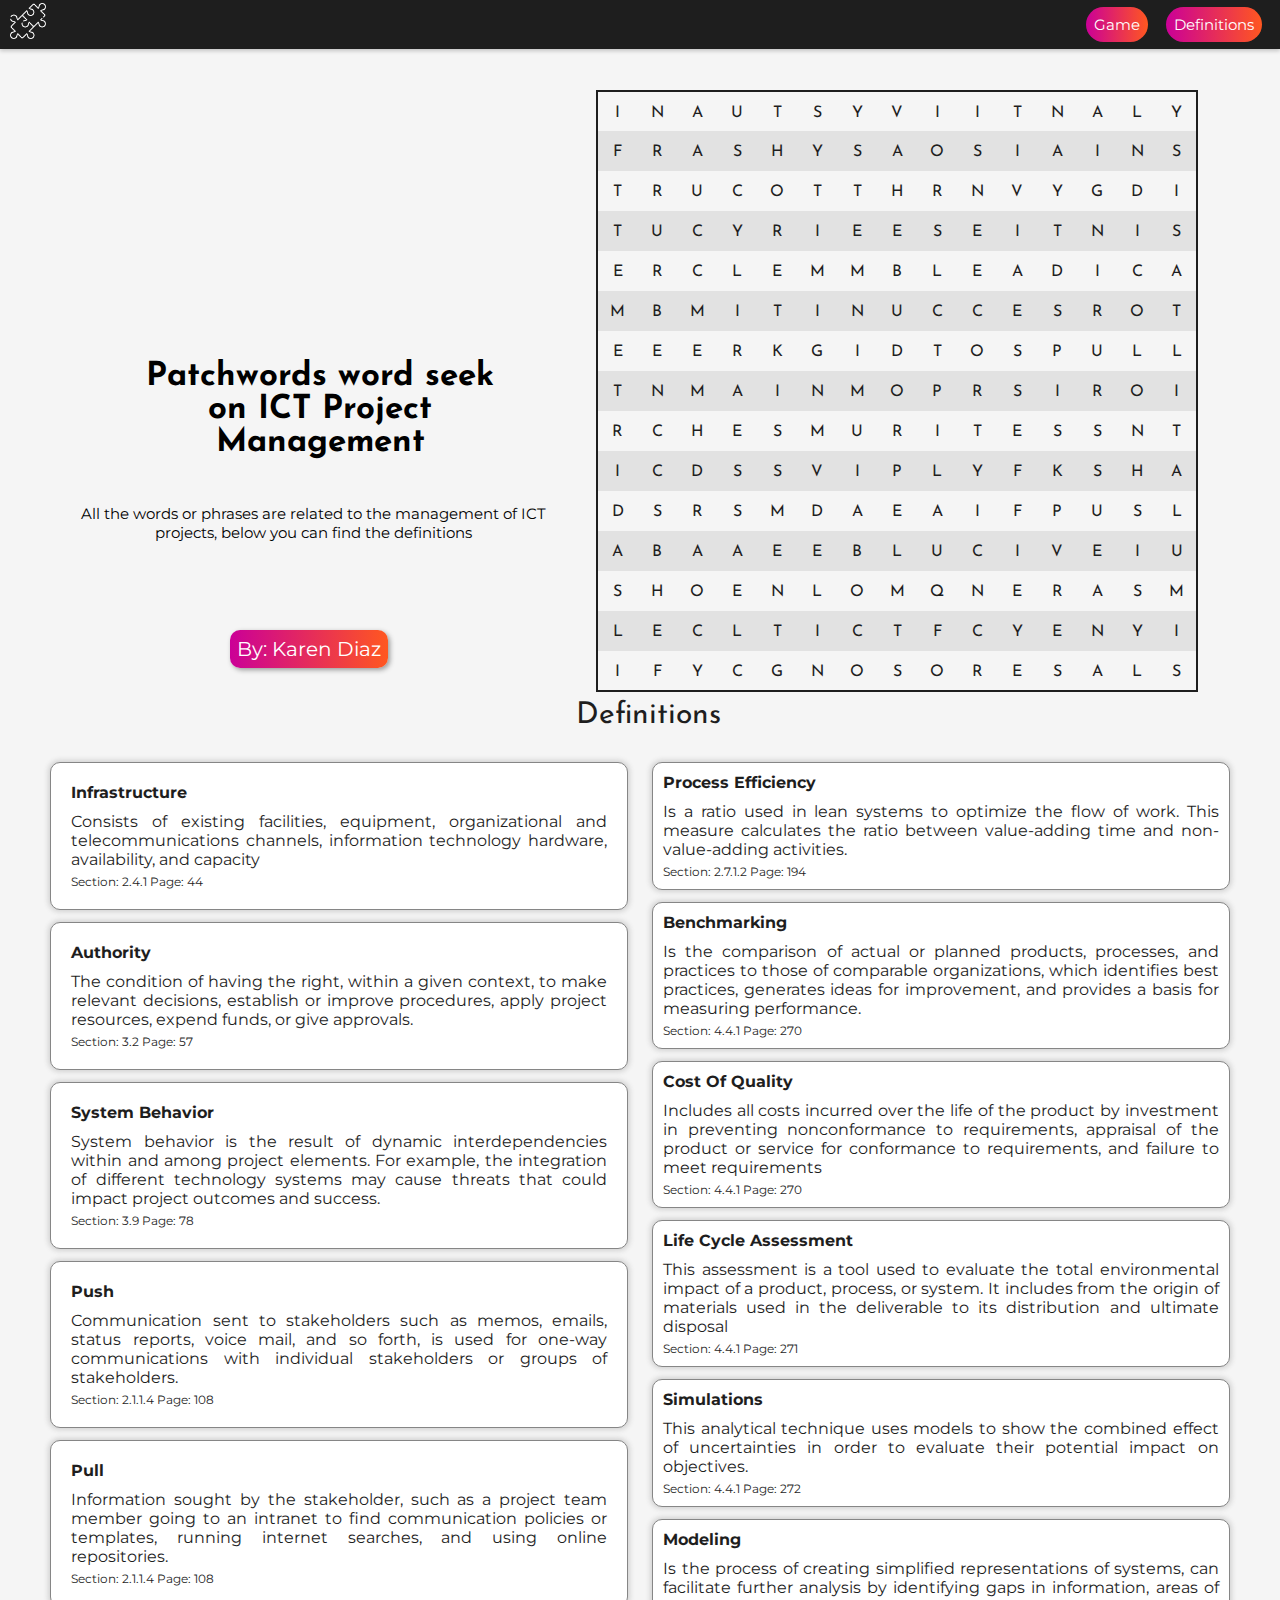
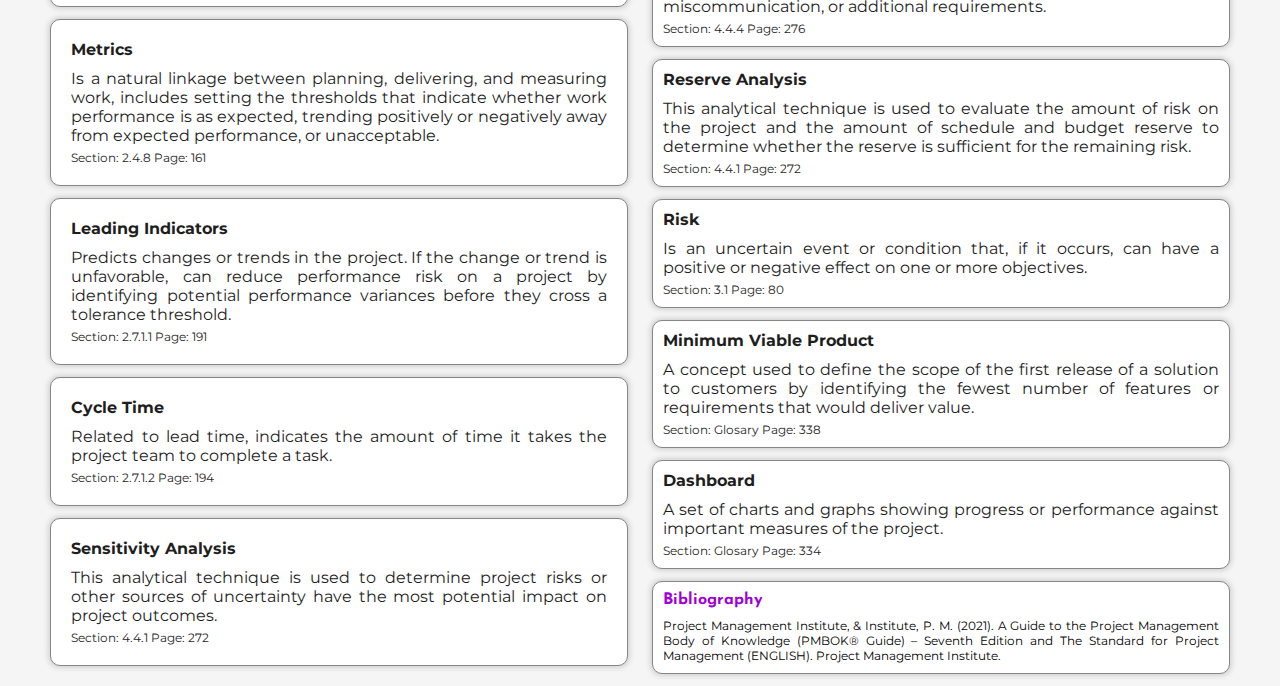
==== Real_Game/index.html @ 41cc0398 "cambio de nombre" ====
<!DOCTYPE html>
<html lang="en">
<head>
    <meta charset="UTF-8">
    <meta http-equiv="X-UA-Compatible" content="IE=edge">
    <meta name="viewport" content="width=device-width, initial-scale=1.0">
    <title>Game</title>
    <link rel="icon" href="./multimedia/rompecabezas(1).png">
    <link rel="stylesheet" href="./css/styles.css">
    <script>
        function hoverByClass(classname,colorover,colorout="transparent"){
	    var elms=document.getElementsByClassName(classname);
        var elms_def = document.getElementsByClassName(classname+'-def');

	for(var i=0;i<elms.length;i++){
		elms[i].onmouseover = function(){
			for(var k=0;k<elms.length;k++){
				elms[k].style.backgroundColor=colorout;
			}
		};
        elms[i].onclick = function(){
			for(var k=0; k<elms_def.length;k++){
				elms_def[k].style.backgroundColor=colorover;
			}
		};
		elms[i].onmouseout = function(){
			for(var k=0;k<elms.length;k++){
				elms[k].style.backgroundColor=colorout;
			}
		};
	}
}
    </script>
</head>
<body>
    <header>
        <img class="logo" src="./multimedia/rompecabezas(1).png" alt="">
        <nav>
            <ul>
                <li><a  class="game" href="#game">Game</a></li>
                <li><a class="definitions" href="#definitionss">Definitions</a></li>
            </ul>
        </nav>
    </header>


    <h2 class="title"> Patchwords word seek on ICT Project Management</h2>
    <p class="description"> All the words or phrases are related to the management of ICT projects, below you can find the definitions</p>
    <button class="boton">By: Karen Diaz</button>

    <div class="table-container">
        <a id="game"></a>
    <table class="default">
        <tr>
            <td class="infrastructure"> <a href="#infrastructure-def"> I </a></td>
            <td class="infrastructure"> <a href="#infrastructure-def"> N </a></td>
            <td class="authority"> <a href="#authority-def"> A </a></td>
            <td class="authority"> <a href="#authority-def"> U </a></td>
            <td class="authority"> <a href="#authority-def"> T </a></td>
            <td class="systembehavior"> <a href="#systembehavior-def"> S </a></td>
            <td class="systembehavior"> <a href="#systembehavior-def"> Y </a></td>
            <td class="systembehavior"> <a href="#systembehavior-def"> V </a></td>
            <td class="systembehavior"> <a href="#systembehavior-def"> I </a></td>
            <td class="sensitivityanalysis"> <a href="#sensitivityanalysis-def"> I </a></td>
            <td class="sensitivityanalysis"> <a href="#sensitivityanalysis-def"> T </a></td>
            <td class="sensitivityanalysis"> <a href="#sensitivityanalysis-def"> N </a></td>
            <td class="sensitivityanalysis"> <a href="#sensitivityanalysis-def"> A </a></td>
            <td class="sensitivityanalysis"> <a href="#sensitivityanalysis-def"> L </a></td>
            <td class="sensitivityanalysis"> <a href="#sensitivityanalysis-def"> Y </a></td>
        </tr>

        <tr>
            <td class="infrastructure"> <a href="#infrastructure-def"> F </a></td>
            <td class="infrastructure"> <a href="#infrastructure-def"> R </a></td>
            <td class="infrastructure"> <a href="#infrastructure-def"> A </a></td>
            <td class="infrastructure"> <a href="#infrastructure-def"> S </a></td>
            <td class="authority"> <a href="#authority-def"> H </a></td>
            <td class="authority"> <a href="#authority-def"> Y </a></td>
            <td class="systembehavior"> <a href="#systembehavior-def"> S </a></td>
            <td class="systembehavior"> <a href="#systembehavior-def"> A </a></td>
            <td class="systembehavior"> <a href="#systembehavior-def"> O </a></td>
            <td class="sensitivityanalysis"> <a href="#sensitivityanalysis-def"> S </a></td>
            <td class="sensitivityanalysis"> <a href="#sensitivityanalysis-def"> I </a></td>
            <td class="sensitivityanalysis"> <a href="#sensitivityanalysis-def"> A </a></td>
            <td class="leadingindicators"> <a href="#leadingindicators-def"> I </a></td>
            <td class="leadingindicators"> <a href="#leadingindicators-def"> N </a></td>
            <td class="sensitivityanalysis"> <a href="#sensitivityanalysis-def"> S </a></td>
        </tr>
        <tr>
            <td class="infrastructure"> <a href="#infrastructure-def"> T </a></td>
            <td class="infrastructure"> <a href="#infrastructure-def"> R </a></td>
            <td class="infrastructure"> <a href="#infrastructure-def"> U </a></td>
            <td class="infrastructure"> <a href="#infrastructure-def"> C </a></td>
            <td class="authority"> <a href="#authority-def"> O </a></td>
            <td class="authority"> <a href="#authority-def"> T </a></td>
            <td class="systembehavior"> <a href="#systembehavior-def"> T </a></td>
            <td class="systembehavior"> <a href="#systembehavior-def"> H </a></td>
            <td class="systembehavior"> <a href="#systembehavior-def"> R </a></td>
            <td class="sensitivityanalysis"> <a href="#sensitivityanalysis-def"> N </a></td>
            <td class="sensitivityanalysis"> <a href="#sensitivityanalysis-def"> V </a></td>
            <td class="sensitivityanalysis"> <a href="#sensitivityanalysis-def"> Y </a></td>
            <td class="leadingindicators"> <a href="#leadingindicators-def"> G </a></td>
            <td class="leadingindicators"> <a href="#leadingindicators-def"> D </a></td>
            <td class="sensitivityanalysis"> <a href="#sensitivityanalysis-def"> I </a></td>
        </tr>
        <tr>
            <td class="infrastructure"> <a href="#infrastructure-def"> T </a></td>
            <td class="infrastructure"> <a href="#infrastructure-def"> U </a></td>
            <td class="cycletime"> <a href="#cycletime-def"> C </a></td>
            <td class="cycletime"> <a href="#cycletime-def"> Y </a></td>
            <td class="authority"> <a href="#authority-def"> R </a></td>
            <td class="authority"> <a href="#authority-def"> I </a></td>
            <td class="systembehavior"> <a href="#systembehavior-def"> E </a></td>
            <td class="systembehavior"> <a href="#systembehavior-def"> E </a></td>
            <td class="sensitivityanalysis"> <a href="#sensitivityanalysis-def"> S </a></td>
            <td class="sensitivityanalysis"> <a href="#sensitivityanalysis-def"> E </a></td>
            <td class="sensitivityanalysis"> <a href="#sensitivityanalysis-def"> I </a></td>
            <td class="sensitivityanalysis"> <a href="#sensitivityanalysis-def"> T </a></td>
            <td class="leadingindicators"> <a href="#leadingindicators-def"> N </a></td>
            <td class="leadingindicators"> <a href="#leadingindicators-def"> I </a></td>
            <td class="sensitivityanalysis"> <a href="#sensitivityanalysis-def"> S </a></td>
        </tr>
        <tr>
            <td class="infrastructure"> <a href="#infrastructure-def"> E </a></td>
            <td class="infrastructure"> <a href="#infrastructure-def"> R </a></td>
            <td class="cycletime"> <a href="#cycletime-def"> C </a></td>
            <td class="cycletime"> <a href="#cycletime-def"> L </a></td>
            <td class="cycletime"> <a href="#cycletime-def"> E </a></td>
            <td class="minimumviableproduct"> <a href="#minimumviableproduct-def"> M </a></td>
            <td class="systembehavior"> <a href="#systembehavior-def"> M </a></td>
            <td class="systembehavior"> <a href="#systembehavior-def"> B </a></td>
            <td class="leadingindicators"> <a href="#leadingindicators-def"> L </a></td>
            <td class="leadingindicators"> <a href="#leadingindicators-def"> E </a></td>
            <td class="leadingindicators"> <a href="#leadingindicators-def"> A </a></td>
            <td class="leadingindicators"> <a href="#leadingindicators-def"> D </a></td>
            <td class="leadingindicators"> <a href="#leadingindicators-def"> I </a></td>
            <td class="leadingindicators"> <a href="#leadingindicators-def"> C </a></td>
            <td class="leadingindicators"> <a href="#leadingindicators-def"> A </a></td>
        </tr>
        <tr>
            <td class="metrics"> <a href="#metrics-def"> M </a></td>
            <td class="benchmarking"> <a href="#benchmarking-def"> B </a></td>
            <td class="cycletime"> <a href="#cycletime-def"> M </a></td>
            <td class="cycletime"> <a href="#cycletime-def"> I </a></td>
            <td class="cycletime"> <a href="#cycletime-def"> T </a></td>
            <td class="minimumviableproduct"> <a href="#minimumviableproduct-def"> I </a></td>
            <td class="minimumviableproduct"> <a href="#minimumviableproduct-def"> N </a></td>
            <td class="minimumviableproduct"> <a href="#minimumviableproduct-def"> U </a></td>
            <td class="minimumviableproduct"> <a href="#minimumviableproduct-def"> C </a></td>
            <td class="processefficiency"> <a href="#leadingindicators-def"> C </a></td>
            <td class="processefficiency"> <a href="#leadingindicators-def"> E </a></td>
            <td class="leadingindicators"> <a href="#leadingindicators-def"> S </a></td>
            <td class="leadingindicators"> <a href="#leadingindicators-def"> R </a></td>
            <td class="leadingindicators"> <a href="#leadingindicators-def"> O </a></td>
            <td class="leadingindicators"> <a href="#leadingindicators-def"> T </a></td>
        </tr>
        <tr>
            <td class="metrics"> <a href="#metrics-def"> E </a></td>
            <td class="benchmarking"> <a href="#benchmarking-def"> E </a></td>
            <td class="cycletime"> <a href="#cycletime-def"> E </a></td>
            <td class="benchmarking"> <a href="#benchmarking-def"> R </a></td>
            <td class="benchmarking"> <a href="#benchmarking-def"> K </a></td>
            <td class="benchmarking"> <a href="#benchmarking-def"> G </a></td>
            <td class="minimumviableproduct"> <a href="#minimumviableproduct-def"> I </a></td>
            <td class="minimumviableproduct"> <a href="#minimumviableproduct-def"> D </a></td>
            <td class="minimumviableproduct"> <a href="#minimumviableproduct-def"> T </a></td>
            <td class="processefficiency"> <a href="#processefficiency-def"> O </a></td>
            <td class="processefficiency"> <a href="#processefficiency-def"> S </a></td>
            <td class="pull"> <a href="#pull-def"> P </a></td>
            <td class="pull"> <a href="#pull-def"> U </a></td>
            <td class="pull"> <a href="#pull-def"> L </a></td>
            <td class="pull"> <a href="#pull-def"> L </a></td>
        </tr>
        <tr>
            <td class="metrics"> <a href="#metrics-def"> T </a></td>
            <td class="benchmarking"> <a href="#benchmarking-def"> N </a></td>
            <td class="benchmarking"> <a href="#benchmarking-def"> M </a></td>
            <td class="benchmarking"> <a href="#benchmarking-def"> A </a></td>
            <td class="benchmarking"> <a href="#benchmarking-def"> I </a></td>
            <td class="benchmarking"> <a href="#benchmarking-def"> N </a></td>
            <td class="minimumviableproduct"> <a href="#minimumviableproduct-def"> M </a></td>
            <td class="minimumviableproduct"> <a href="#minimumviableproduct-def"> O </a></td>
            <td class="processefficiency"> <a href="#processefficiency-def"> P </a></td>
            <td class="processefficiency"> <a href="#processefficiency-def"> R </a></td>
            <td class="processefficiency"> <a href="#processefficiency-def"> S </a></td>
            <td class="risk"> <a href="#risk-def"> I </a></td>
            <td class="risk"> <a href="#risk-def"> R </a></td>
            <td class="simulations"> <a href="#simulations-def"> O </a></td>
            <td class="simulations"> <a href="#simulations-def"> I </a></td>
        </tr>
        <tr>
            <td class="metrics"> <a href="#metrics-def"> R </a></td>
            <td class="benchmarking"> <a href="#benchmarking-def"> C </a></td>
            <td class="benchmarking"> <a href="#benchmarking-def"> H </a></td>
            <td class="lifecycleassessment"> <a href="#lifecycleassessment-def"> E </a></td>
            <td class="lifecycleassessment"> <a href="#lifecycleassessment-def"> S </a></td>
            <td class="minimumviableproduct"> <a href="#minimumviableproduct-def"> M </a></td>
            <td class="minimumviableproduct"> <a href="#minimumviableproduct-def"> U </a></td>
            <td class="minimumviableproduct"> <a href="#minimumviableproduct-def"> R </a></td>
            <td class="costofquality"> <a href="#costofquality-def"> I </a></td>
            <td class="costofquality"> <a href="#costofquality-def"> T </a></td>
            <td class="processefficiency"> <a href="#processefficiency-def"> E </a></td>
            <td class="risk"> <a href="#risk-def"> S </a></td>
            <td class="simulations"> <a href="#simulations-def"> S </a></td>
            <td class="simulations"> <a href="#simulations-def"> N </a></td>
            <td class="simulations"> <a href="#simulations-def"> T </a></td>
        </tr>
        <tr>
            <td class="metrics"> <a href="#metrics-def"> I </a></td>
            <td class="metrics"> <a href="#metrics-def"> C </a></td>
            <td class="dashboard"> <a href="#dashboard-def"> D </a></td>
            <td class="lifecycleassessment"> <a href="#lifecycleassessment-def"> S </a></td>
            <td class="lifecycleassessment"> <a href="#lifecycleassessment-def"> S </a></td>
            <td class="minimumviableproduct"> <a href="#minimumviableproduct-def"> V </a></td>
            <td class="minimumviableproduct"> <a href="#minimumviableproduct-def"> I </a></td>
            <td class="minimumviableproduct"> <a href="#minimumviableproduct-def"> P </a></td>
            <td class="costofquality"> <a href="#costofquality-def"> L </a></td>
            <td class="costofquality"> <a href="#costofquality-def"> Y </a></td>
            <td class="processefficiency"> <a href="#processefficiency-def"> F </a></td>
            <td class="risk"> <a href="#risk-def"> K </a></td>
            <td class="push"> <a href="#push-def"> S </a></td>
            <td class="push"> <a href="#push-def"> H </a></td>
            <td class="simulations"> <a href="#simulations-def"> A </a></td>
        </tr>
        <tr>
            <td class="dashboard"> <a href="#dashboard-def"> D </a></td>
            <td class="metrics"> <a href="#metrics-def"> S </a></td>
            <td class="dashboard"> <a href="#dashboard-def"> R </a></td>
            <td class="lifecycleassessment"> <a href="#lifecycleassessment-def"> S </a></td>
            <td class="lifecycleassessment"> <a href="#lifecycleassessment-def"> M </a></td>
            <td class="modeling"> <a href="#modeling-def"> D </a></td>
            <td class="minimumviableproduct"> <a href="#minimumviableproduct-def"> A </a></td>
            <td class="minimumviableproduct"> <a href="#minimumviableproduct-def"> E </a></td>
            <td class="costofquality"> <a href="#costofquality-def"> A </a></td>
            <td class="processefficiency"> <a href="#processefficiency-def"> I </a></td>
            <td class="processefficiency"> <a href="#processefficiency-def"> F </a></td>
            <td class="push"> <a href="#push-def"> P </a></td>
            <td class="push"> <a href="#push-def"> U </a></td>
            <td class="reserveanalysis"> <a href="#reserveanalysis-def"> S </a></td>
            <td class="simulations"> <a href="#simulations-def"> L </a></td>
        </tr>
        <tr>
            <td class="dashboard"> <a href="#dashboard-def"> A </a></td>
            <td class="dashboard"> <a href="#dashboard-def"> B </a></td>
            <td class="dashboard"> <a href="#dashboard-def"> A </a></td>
            <td class="lifecycleassessment"> <a href="#lifecycleassessment-def"> A </a></td>
            <td class="lifecycleassessment"> <a href="#lifecycleassessment-def"> E </a></td>
            <td class="modeling"> <a href="#modeling-def"> E </a></td>
            <td class="minimumviableproduct"> <a href="#minimumviableproduct-def"> B </a></td>
            <td class="minimumviableproduct"> <a href="#minimumviableproduct-def"> L </a></td>
            <td class="costofquality"> <a href="#costofquality-def"> U </a></td>
            <td class="processefficiency"> <a href="#processefficiency-def"> C </a></td>
            <td class="processefficiency"> <a href="#processefficiency-def"> I </a></td>
            <td class="reserveanalysis"> <a href="#reserveanalysis-def"> V </a></td>
            <td class="reserveanalysis"> <a href="#reserveanalysis-def"> E </a></td>
            <td class="reserveanalysis"> <a href="#reserveanalysis-def"> I </a></td>
            <td class="simulations"> <a href="#simulations-def"> U </a></td>
        </tr>
        <tr>
            <td class="dashboard"> <a href="#dashboard-def"> S </a></td>
            <td class="dashboard"> <a href="#dashboard-def"> H </a></td>
            <td class="dashboard"> <a href="#dashboard-def"> O </a></td>
            <td class="lifecycleassessment"> <a href="#lifecycleassessment-def"> E </a></td>
            <td class="lifecycleassessment"> <a href="#lifecycleassessment-def"> N </a></td>
            <td class="modeling"> <a href="#modeling-def"> L </a></td>
            <td class="modeling"> <a href="#modeling-def"> O </a></td>
            <td class="modeling"> <a href="#modeling-def"> M </a></td>
            <td class="costofquality"> <a href="#costofquality-def"> Q </a></td>
            <td class="processefficiency"> <a href="#processefficiency-def"> N </a></td>
            <td class="processefficiency"> <a href="#processefficiency-def"> E </a></td>
            <td class="reserveanalysis"> <a href="#reserveanalysis-def"> R </a></td>
            <td class="reserveanalysis"> <a href="#reserveanalysis-def"> A </a></td>
            <td class="reserveanalysis"> <a href="#reserveanalysis-def"> S </a></td>
            <td class="simulations"> <a href="#simulations-def"> M </a></td>
        </tr>
        <tr>
            <td class="lifecycleassessment"> <a href="#lifecycleassessment-def"> L </a></td>
            <td class="lifecycleassessment"> <a href="#lifecycleassessment-def"> E </a></td>
            <td class="lifecycleassessment"> <a href="#lifecycleassessment-def"> C </a></td>
            <td class="lifecycleassessment"> <a href="#lifecycleassessment-def"> L </a></td>
            <td class="lifecycleassessment"> <a href="#lifecycleassessment-def"> T </a></td>
            <td class="modeling"> <a href="#modeling-def"> I </a></td>
            <td class="costofquality"> <a href="#costofquality-def"> C </a></td>
            <td class="costofquality"> <a href="#costofquality-def"> T </a></td>
            <td class="costofquality"> <a href="#costofquality-def"> F </a></td>
            <td class="processefficiency"> <a href="#processefficiency-def"> C </a></td>
            <td class="processefficiency"> <a href="#processefficiency-def"> Y </a></td>
            <td class="reserveanalysis"> <a href="#reserveanalysis-def"> E </a></td>
            <td class="reserveanalysis"> <a href="#reserveanalysis-def"> N </a></td>
            <td class="reserveanalysis"> <a href="#reserveanalysis-def"> Y </a></td>
            <td class="simulations"> <a href="#simulations-def"> I </a></td>
        </tr>
        <tr>
            <td class="lifecycleassessment"> <a href="#lifecycleassessment-def"> I </a></td>
            <td class="lifecycleassessment"> <a href="#lifecycleassessment-def"> F </a></td>
            <td class="lifecycleassessment"> <a href="#lifecycleassessment-def"> Y </a></td>
            <td class="lifecycleassessment"> <a href="#lifecycleassessment-def"> C </a></td>
            <td class="modeling"> <a href="#modeling-def"> G </a></td>
            <td class="modeling"> <a href="#modeling-def"> N </a></td>
            <td class="costofquality"> <a href="#costofquality-def"> O </a></td>
            <td class="costofquality"> <a href="#costofquality-def"> S </a></td>
            <td class="costofquality"> <a href="#costofquality-def"> O </a></td>
            <td class="reserveanalysis"> <a href="#reserveanalysis-def"> R </a></td>
            <td class="reserveanalysis"> <a href="#reserveanalysis-def"> E </a></td>
            <td class="reserveanalysis"> <a href="#reserveanalysis-def"> S </a></td>
            <td class="reserveanalysis"> <a href="#reserveanalysis-def"> A </a></td>
            <td class="reserveanalysis"> <a href="#reserveanalysis-def"> L </a></td>
            <td class="simulations"> <a href="#simulations-def"> S </a></td>
        </tr>

    </table>
</div>


    <div>
        <a id= "definitionss" class="enunciado"> Definitions</a>
    </div>

    <div class="definiciones1">
        <div class="infrastructure-def">
            <a id="infrastructure-def">
                <h4> Infrastructure</h4>
                <p>
                    Consists of existing facilities, equipment, organizational and 
                    telecommunications channels, information technology hardware, availability, and capacity
                </p>

                <p class="section"> Section: 2.4.1 Page: 44</p>
            </a>
        </div>
        <div class="authority-def">
            <a id="authority-def">
                <h4>Authority</h4>
                <p>
                    The condition of having the right, within a given context, to make relevant 
                    decisions, establish or improve procedures, apply project resources, expend funds, or 
                    give approvals.
                </p>
                <p class="section"> Section: 3.2 Page: 57</p>
            </a>
        </div>
        <div class="systembehavior-def">
            <a id="systembehavior-def">
                <h4>System Behavior</h4>
                <p>
                    System behavior is the result of dynamic interdependencies within 
                    and among project elements. For example, the integration of different technology systems 
                    may cause threats that could impact project outcomes and success.
                </p>
                <p class="section"> Section: 3.9 Page: 78</p>
            </a>
        </div>
        <div class="push-def">
            <a id="push-def">
                <h4>Push</h4>
                <p>
                    Communication sent to stakeholders such as memos, emails, status reports, 
voice mail, and so forth, is used for one-way communications with 
individual stakeholders or groups of stakeholders.
                </p>
                <p class="section"> Section: 2.1.1.4 Page: 108</p>
            </a>
        </div>
        <div class="pull-def">
            <a id="pull-def">
                <h4>Pull</h4>
                <p>
                    Information sought by the stakeholder, such as a project team member going to an 
intranet to find communication policies or templates, running internet searches, and using 
online repositories.

                </p>
                <p class="section"> Section: 2.1.1.4 Page: 108</p>
            </a>
        </div>
        <div class="metrics-def">
            <a  id="metrics-def">
                <h4>Metrics</h4>
                <p> Is a natural linkage between planning, delivering, and measuring work, includes setting the thresholds that indicate whether work performance is as expected, trending positively or negatively away from expected performance, or unacceptable. 
                </p>
                <p class="section"> Section: 2.4.8 Page: 161</p>
            </a>
        </div>
        <div class="leadingindicators-def">
            <a id="leadingindicators-def">
                <h4>Leading Indicators</h4>
                <p>Predicts changes or trends in the project. If the change or trend is unfavorable, can reduce performance risk on a project by identifying potential performance variances before they cross a tolerance threshold.
                </p>
                <p class="section"> Section: 2.7.1.1 Page: 191</p>
            </a>
        </div>
        <div class="cycletime-def">
            <a id="cycletime-def">
                <h4>Cycle Time</h4>
                <p>
                    Related to lead time, indicates the amount of time it takes the project team to complete a task. 
                </p>
                <p class="section"> Section: 2.7.1.2 Page: 194</p>
            </a>
        </div>

        <div class="sensitivityanalysis-def">
            <a id="sensitivityanalysis-def">
                <h4>Sensitivity Analysis</h4>
                <p>
                    This analytical technique is used to determine project risks or other sources of uncertainty have the most potential impact on project outcomes.
                </p>
                <p class="section"> Section: 4.4.1 Page: 272</p>
            </a>
        </div>
    </div>






    <div class="definiciones2">
        <div class="processefficiency-def">
            <a id="processefficiency-def">
                <h4> Process Efficiency</h4>
                <p> 
                    Is a ratio used in lean systems to optimize the flow of work. This measure calculates the ratio between value-adding time and non-value-adding activities. 
                </p>
                <p class="section"> Section: 2.7.1.2 Page: 194</p>
            </a>
        </div>
        <div class="benchmarking-def">
            <a id="benchmarking-def">
                <h4>Benchmarking</h4>
                <p>
                    Is the comparison of actual or planned products, processes, and practices to those of comparable organizations, which identifies best practices, generates ideas for improvement, and provides a basis for measuring performance. 
                </p>
                <p class="section"> Section: 4.4.1 Page: 270</p>
            </a>
        </div>
        <div class="costofquality-def">
            <a id="costofquality-def">
                <h4>Cost Of Quality</h4>
                <p>
                    Includes all costs incurred over the life of the product 
                    by investment in preventing nonconformance to requirements, appraisal of the product or 
                    service for conformance to requirements, and failure to meet requirements 
                </p>
                <p class="section"> Section: 4.4.1 Page: 270</p>
            </a>
        </div>
        <div class="lifecycleassessment-def">
            <a id="lifecycleassessment-def">
                <h4>Life Cycle Assessment</h4>
                <p>
                    This assessment is a tool used to evaluate the total environmental impact of a product, process, or system. It includes from the origin of materials used in the deliverable to its distribution and ultimate disposal
                </p>
                <p class="section"> Section: 4.4.1 Page: 271</p>
            </a>
        </div>
        <div class="simulations-def">
            <a id="simulations-def">
                <h4>Simulations</h4>
                <p>
                    This analytical technique uses models to show the combined effect of 
                    uncertainties in order to evaluate their potential impact on objectives.

                </p>
                <p class="section"> Section: 4.4.1 Page: 272</p>
            </a>
        </div>
        <div class="modeling-def">
            <a id="modeling-def">
                <h4>Modeling</h4>
                <p>
                    Is the process of creating simplified representations of systems, can facilitate further analysis by identifying gaps in information, areas of miscommunication, or additional requirements.
                </p>
                <p class="section"> Section: 4.4.4 Page: 276</p>
            </a>
        </div>
        <div class="reserveanalysis-def">
            <a id="reserveanalysis-def">
                <h4>Reserve Analysis</h4>
                <p>
                    This analytical technique is used to evaluate the amount of risk on the project and the amount of schedule and budget reserve to determine whether the reserve is sufficient for the remaining risk.
                </p>
                <p class="section"> Section: 4.4.1 Page: 272</p>
            </a>
        </div>
        <div class="risk-def">
            <a id="risk-def">
                <h4>Risk</h4>
                <p>
                    Is an uncertain event or condition that, if it occurs, can have a positive or negative effect on one or more objectives.
                </p>
                <p class="section"> Section: 3.1 Page: 80</p>
            </a>
        </div>

        <div class="minimumviableproduct-def">
            <a id="minimumviableproduct-def">
                <h4>Minimum Viable Product</h4>
                <p>
                    A concept used to define the scope of the first release of a solution 
                    to customers by identifying the fewest number of features or requirements that would deliver value.
                </p>
                <p class="section"> Section: Glosary Page: 338</p>
            </a>
        </div>

        
        <div class="dashboard-def">
            <a id="dashboard-def">
                <h4>Dashboard</h4>
                <p>
                    A set of charts and graphs showing progress or performance against important 
                    measures of the project.
                </p>
                <p class="section"> Section: Glosary Page: 334</p>
            </a>
        </div>

    <div>
        <h4 class="bibliography">Bibliography</h4>
        <p class="bibliography2">
            Project Management Institute, & Institute, P. M. (2021). A Guide to the Project Management Body of Knowledge (PMBOK® Guide) – Seventh Edition and The Standard for Project Management (ENGLISH). Project Management Institute.
            
        </p>
    </div>
    </div>

</body>

<script>
    hoverByClass("infrastructure","#d283d6");
    hoverByClass("authority","#ff8787");
    hoverByClass("systembehavior","#FFB148");
    hoverByClass("push","#FF6F48");
    hoverByClass("pull","#C748FF");
    hoverByClass("metrics","#FF83B0");
    hoverByClass("leadingindicators","#FF6868");
    hoverByClass("cycletime","#CD8CFF");
    hoverByClass("processefficiency","#FF4BAC");
    hoverByClass("benchmarking","#FF992B");
    hoverByClass("costofquality","#D900D8");
    hoverByClass("lifecycleassessment","#FF976D");
    hoverByClass("simulations","#FF6D6D");
    hoverByClass("risk","#D34DFF");
    hoverByClass("sensitivityanalysis","#FFB427");
    hoverByClass("minimumviableproduct","#FF7171");
    hoverByClass("dashboard","#9C4DFF");
    hoverByClass("reserveanalysis","#FFAB57");
    hoverByClass("modeling","#F271FF");
    
</script>
</html>
---- Real_Game/css/styles.css ----
@import url('https://fonts.googleapis.com/css2?family=Montserrat:wght@300&display=swap');
@import url('https://fonts.googleapis.com/css2?family=Montserrat:wght@300&family=Noto+Sans+Syloti+Nagri&display=swap');
@import url('https://fonts.googleapis.com/css2?family=Josefin+Sans:wght@500&display=swap');
@import url('https://fonts.googleapis.com/css2?family=Josefin+Sans:wght@300&display=swap');
@import url('https://fonts.googleapis.com/css2?family=Montserrat:wght@300&display=swap');
*{
    padding: 0;
    margin: 0;
    box-sizing: border-box;
}
body{
    background-color:  #f5f5f5  ;
}
header{
    box-shadow: 0 2px 4px 0 rgba(0,0,0,0.2);
    background-color: #1e1e1e;
    width: 100%;
    position: fixed;
    z-index: 100;
}
nav{
    float: right;

}

nav ul{
    list-style: none;
    overflow: hidden;
}

nav ul li{
    float: left;
    font-size: 15px;
    
    padding-right: 18px;
    padding-bottom: 7px;
    padding-top: 7px;
}

nav ul li a{
    display: block;
    color: #ffff;
    text-decoration: none;
    font-family: 'Montserrat', sans-serif;
}

.game{
    border-radius: 35px;
    padding: 8px;
    background: linear-gradient(90deg, rgba(203,0,151,1) 0%, rgba(255,87,32,1) 100%);
}

.definitions{
    border-radius: 35px;
    padding: 8px;
    background: linear-gradient(90deg, rgba(203,0,151,1) 0%, rgba(255,87,32,1) 100%);

}
.logo{
    position: absolute;
    height: 36px;
    width: 36px;
    left: 10px;
    top:3px;
}

.title{

    position: absolute;
    left: 10%;
    right: 60%;
    font-size: 33px;
    text-align: center;
    top: 40%;
    font-family: 'Josefin Sans', sans-serif;
}

.description{
    position: absolute;
    left: 6%;
    right: 57%;
    text-align:center;
    font-size: 15px;
    top: 56%;
    font-family: 'Montserrat', sans-serif;
}

.boton{
    position: absolute;
    left: 18%;
    text-align:center;
    font-size: 20px;
    top: 70%;
    font-family: 'Montserrat', sans-serif;
    border-radius: 10px;
    border: none;
    padding: 7px;
    color: #ffff;
    background: linear-gradient(90deg, rgba(203,0,151,1) 0%, rgba(255,87,32,1) 100%);
    box-shadow: 2px 2px 5px #999;


}


table {
    position: absolute;
    top: 10%;
    left: calc(70% - 300px);
    border: 2px solid  #1e1e1e ;
    text-align: center;
    border-collapse: collapse;
    justify-content: center;
 }



 tr, td {
    height: 15px;
    width: 10px;

 }

tr:nth-child(even){
    background-color:  #e2e2e2 ;
}


 .default td {
    width: 40px; /*Aquí va el ancho de la Celda*/
    height: 40px ; /*Aquí el Alto*/
}

a{
    text-decoration: none;
    font-family: 'Josefin Sans', sans-serif;
    color: #1e1e1e;
    font-weight: 2px;
}

.enunciado{

    position: absolute;
    top: 700px;
    left: 45%;
    font-size:30px ;
    
    font-family: 'Josefin Sans', sans-serif;

}

.definiciones1{
    position: absolute;
    top: 750px;
    left: 3%;
    right: 50%;
}

.definiciones2{
    position: absolute;
    top: 750px;
    left: 50%;
    right: 3%;
}

.definiciones1> div{
    padding:20px;
    text-align: justify;
    border: 0.5px solid #868686;
    margin: 12px;
    background-color: white;
    border-radius: 10px;
    -webkit-box-shadow: 0 0 5px 2px lightgrey;
    -moz-box-shadow: 0 0 5px 2px lightgrey;
    box-shadow: 0 0 5px 2px lightgrey;
}

.definiciones2> div{
    padding:10px;
    text-align: justify;
    border: 0.5px solid #868686;
    margin: 12px;
    border-radius: 10px;
    background-color: white;
    border-radius: 10px;
    -webkit-box-shadow: 0 0 5px 2px lightgrey;
    -moz-box-shadow: 0 0 5px 2px lightgrey;
    box-shadow: 0 0 5px 2px lightgrey;
}

p{
    font-family: 'Montserrat', sans-serif;  
}

h4{
    font-family: 'Montserrat', sans-serif;
    margin-bottom: 10px;
}

.bibliography{
    color:#9d00d8 ;
    font-family: 'Josefin Sans', sans-serif;

}

.bibliography2{
    font-size: 12px;
}

.section{
    font-size: 12px;
    padding-top: 5px;
}
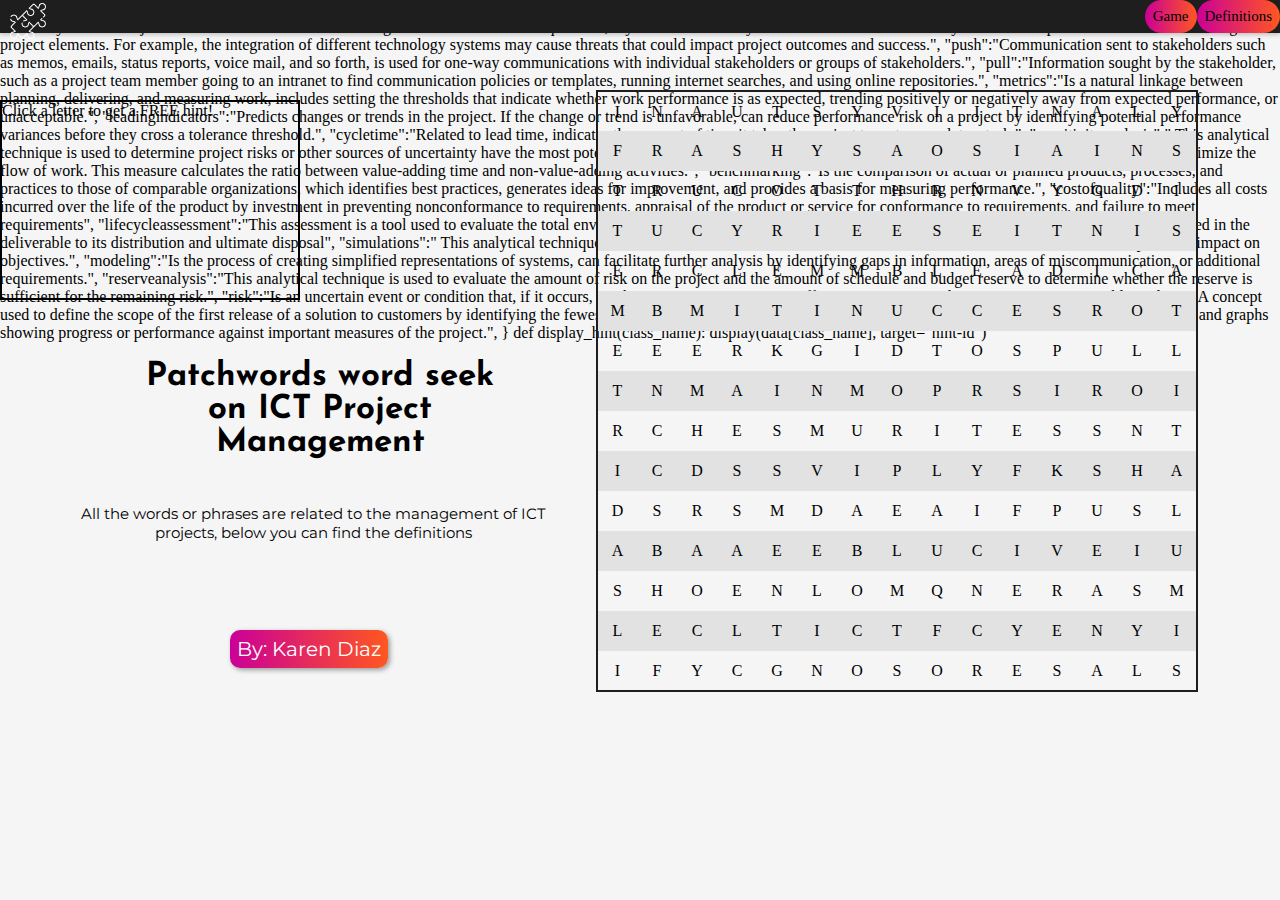
==== commit 76bd401d: "fix(id): change ids for pyscript" ====
--- a/Real_Game/index.html
+++ b/Real_Game/index.html
@@ -7,38 +7,20 @@
     <title>Game</title>
     <link rel="icon" href="./multimedia/rompecabezas(1).png">
     <link rel="stylesheet" href="./css/styles.css">
-    <script>
-        function hoverByClass(classname,colorover,colorout="transparent"){
-	    var elms=document.getElementsByClassName(classname);
-        var elms_def = document.getElementsByClassName(classname+'-def');
-
-	for(var i=0;i<elms.length;i++){
-		elms[i].onmouseover = function(){
-			for(var k=0;k<elms.length;k++){
-				elms[k].style.backgroundColor=colorout;
-			}
-		};
-        elms[i].onclick = function(){
-			for(var k=0; k<elms_def.length;k++){
-				elms_def[k].style.backgroundColor=colorover;
-			}
-		};
-		elms[i].onmouseout = function(){
-			for(var k=0;k<elms.length;k++){
-				elms[k].style.backgroundColor=colorout;
-			}
-		};
-	}
-}
-    </script>
+
+    <link rel="stylesheet" href="https://pyscript.net/latest/pyscript.css" />
+    <script defer src="https://pyscript.net/latest/pyscript.js"></script>
+
+    
 </head>
 <body>
+
     <header>
         <img class="logo" src="./multimedia/rompecabezas(1).png" alt="">
         <nav>
             <ul>
-                <li><a  class="game" href="#game">Game</a></li>
-                <li><a class="definitions" href="#definitionss">Definitions</a></li>
+                <li class="game">Game </li>
+                <li class="definitions">Definitions </li>
             </ul>
         </nav>
     </header>
@@ -48,505 +30,304 @@
     <p class="description"> All the words or phrases are related to the management of ICT projects, below you can find the definitions</p>
     <button class="boton">By: Karen Diaz</button>
 
+    <div id="hint-id">Click a letter to get a FREE hint!</div>
+
     <div class="table-container">
-        <a id="game"></a>
     <table class="default">
         <tr>
-            <td class="infrastructure"> <a href="#infrastructure-def"> I </a></td>
-            <td class="infrastructure"> <a href="#infrastructure-def"> N </a></td>
-            <td class="authority"> <a href="#authority-def"> A </a></td>
-            <td class="authority"> <a href="#authority-def"> U </a></td>
-            <td class="authority"> <a href="#authority-def"> T </a></td>
-            <td class="systembehavior"> <a href="#systembehavior-def"> S </a></td>
-            <td class="systembehavior"> <a href="#systembehavior-def"> Y </a></td>
-            <td class="systembehavior"> <a href="#systembehavior-def"> V </a></td>
-            <td class="systembehavior"> <a href="#systembehavior-def"> I </a></td>
-            <td class="sensitivityanalysis"> <a href="#sensitivityanalysis-def"> I </a></td>
-            <td class="sensitivityanalysis"> <a href="#sensitivityanalysis-def"> T </a></td>
-            <td class="sensitivityanalysis"> <a href="#sensitivityanalysis-def"> N </a></td>
-            <td class="sensitivityanalysis"> <a href="#sensitivityanalysis-def"> A </a></td>
-            <td class="sensitivityanalysis"> <a href="#sensitivityanalysis-def"> L </a></td>
-            <td class="sensitivityanalysis"> <a href="#sensitivityanalysis-def"> Y </a></td>
-        </tr>
-
-        <tr>
-            <td class="infrastructure"> <a href="#infrastructure-def"> F </a></td>
-            <td class="infrastructure"> <a href="#infrastructure-def"> R </a></td>
-            <td class="infrastructure"> <a href="#infrastructure-def"> A </a></td>
-            <td class="infrastructure"> <a href="#infrastructure-def"> S </a></td>
-            <td class="authority"> <a href="#authority-def"> H </a></td>
-            <td class="authority"> <a href="#authority-def"> Y </a></td>
-            <td class="systembehavior"> <a href="#systembehavior-def"> S </a></td>
-            <td class="systembehavior"> <a href="#systembehavior-def"> A </a></td>
-            <td class="systembehavior"> <a href="#systembehavior-def"> O </a></td>
-            <td class="sensitivityanalysis"> <a href="#sensitivityanalysis-def"> S </a></td>
-            <td class="sensitivityanalysis"> <a href="#sensitivityanalysis-def"> I </a></td>
-            <td class="sensitivityanalysis"> <a href="#sensitivityanalysis-def"> A </a></td>
-            <td class="leadingindicators"> <a href="#leadingindicators-def"> I </a></td>
-            <td class="leadingindicators"> <a href="#leadingindicators-def"> N </a></td>
-            <td class="sensitivityanalysis"> <a href="#sensitivityanalysis-def"> S </a></td>
-        </tr>
-        <tr>
-            <td class="infrastructure"> <a href="#infrastructure-def"> T </a></td>
-            <td class="infrastructure"> <a href="#infrastructure-def"> R </a></td>
-            <td class="infrastructure"> <a href="#infrastructure-def"> U </a></td>
-            <td class="infrastructure"> <a href="#infrastructure-def"> C </a></td>
-            <td class="authority"> <a href="#authority-def"> O </a></td>
-            <td class="authority"> <a href="#authority-def"> T </a></td>
-            <td class="systembehavior"> <a href="#systembehavior-def"> T </a></td>
-            <td class="systembehavior"> <a href="#systembehavior-def"> H </a></td>
-            <td class="systembehavior"> <a href="#systembehavior-def"> R </a></td>
-            <td class="sensitivityanalysis"> <a href="#sensitivityanalysis-def"> N </a></td>
-            <td class="sensitivityanalysis"> <a href="#sensitivityanalysis-def"> V </a></td>
-            <td class="sensitivityanalysis"> <a href="#sensitivityanalysis-def"> Y </a></td>
-            <td class="leadingindicators"> <a href="#leadingindicators-def"> G </a></td>
-            <td class="leadingindicators"> <a href="#leadingindicators-def"> D </a></td>
-            <td class="sensitivityanalysis"> <a href="#sensitivityanalysis-def"> I </a></td>
-        </tr>
-        <tr>
-            <td class="infrastructure"> <a href="#infrastructure-def"> T </a></td>
-            <td class="infrastructure"> <a href="#infrastructure-def"> U </a></td>
-            <td class="cycletime"> <a href="#cycletime-def"> C </a></td>
-            <td class="cycletime"> <a href="#cycletime-def"> Y </a></td>
-            <td class="authority"> <a href="#authority-def"> R </a></td>
-            <td class="authority"> <a href="#authority-def"> I </a></td>
-            <td class="systembehavior"> <a href="#systembehavior-def"> E </a></td>
-            <td class="systembehavior"> <a href="#systembehavior-def"> E </a></td>
-            <td class="sensitivityanalysis"> <a href="#sensitivityanalysis-def"> S </a></td>
-            <td class="sensitivityanalysis"> <a href="#sensitivityanalysis-def"> E </a></td>
-            <td class="sensitivityanalysis"> <a href="#sensitivityanalysis-def"> I </a></td>
-            <td class="sensitivityanalysis"> <a href="#sensitivityanalysis-def"> T </a></td>
-            <td class="leadingindicators"> <a href="#leadingindicators-def"> N </a></td>
-            <td class="leadingindicators"> <a href="#leadingindicators-def"> I </a></td>
-            <td class="sensitivityanalysis"> <a href="#sensitivityanalysis-def"> S </a></td>
-        </tr>
-        <tr>
-            <td class="infrastructure"> <a href="#infrastructure-def"> E </a></td>
-            <td class="infrastructure"> <a href="#infrastructure-def"> R </a></td>
-            <td class="cycletime"> <a href="#cycletime-def"> C </a></td>
-            <td class="cycletime"> <a href="#cycletime-def"> L </a></td>
-            <td class="cycletime"> <a href="#cycletime-def"> E </a></td>
-            <td class="minimumviableproduct"> <a href="#minimumviableproduct-def"> M </a></td>
-            <td class="systembehavior"> <a href="#systembehavior-def"> M </a></td>
-            <td class="systembehavior"> <a href="#systembehavior-def"> B </a></td>
-            <td class="leadingindicators"> <a href="#leadingindicators-def"> L </a></td>
-            <td class="leadingindicators"> <a href="#leadingindicators-def"> E </a></td>
-            <td class="leadingindicators"> <a href="#leadingindicators-def"> A </a></td>
-            <td class="leadingindicators"> <a href="#leadingindicators-def"> D </a></td>
-            <td class="leadingindicators"> <a href="#leadingindicators-def"> I </a></td>
-            <td class="leadingindicators"> <a href="#leadingindicators-def"> C </a></td>
-            <td class="leadingindicators"> <a href="#leadingindicators-def"> A </a></td>
-        </tr>
-        <tr>
-            <td class="metrics"> <a href="#metrics-def"> M </a></td>
-            <td class="benchmarking"> <a href="#benchmarking-def"> B </a></td>
-            <td class="cycletime"> <a href="#cycletime-def"> M </a></td>
-            <td class="cycletime"> <a href="#cycletime-def"> I </a></td>
-            <td class="cycletime"> <a href="#cycletime-def"> T </a></td>
-            <td class="minimumviableproduct"> <a href="#minimumviableproduct-def"> I </a></td>
-            <td class="minimumviableproduct"> <a href="#minimumviableproduct-def"> N </a></td>
-            <td class="minimumviableproduct"> <a href="#minimumviableproduct-def"> U </a></td>
-            <td class="minimumviableproduct"> <a href="#minimumviableproduct-def"> C </a></td>
-            <td class="processefficiency"> <a href="#leadingindicators-def"> C </a></td>
-            <td class="processefficiency"> <a href="#leadingindicators-def"> E </a></td>
-            <td class="leadingindicators"> <a href="#leadingindicators-def"> S </a></td>
-            <td class="leadingindicators"> <a href="#leadingindicators-def"> R </a></td>
-            <td class="leadingindicators"> <a href="#leadingindicators-def"> O </a></td>
-            <td class="leadingindicators"> <a href="#leadingindicators-def"> T </a></td>
-        </tr>
-        <tr>
-            <td class="metrics"> <a href="#metrics-def"> E </a></td>
-            <td class="benchmarking"> <a href="#benchmarking-def"> E </a></td>
-            <td class="cycletime"> <a href="#cycletime-def"> E </a></td>
-            <td class="benchmarking"> <a href="#benchmarking-def"> R </a></td>
-            <td class="benchmarking"> <a href="#benchmarking-def"> K </a></td>
-            <td class="benchmarking"> <a href="#benchmarking-def"> G </a></td>
-            <td class="minimumviableproduct"> <a href="#minimumviableproduct-def"> I </a></td>
-            <td class="minimumviableproduct"> <a href="#minimumviableproduct-def"> D </a></td>
-            <td class="minimumviableproduct"> <a href="#minimumviableproduct-def"> T </a></td>
-            <td class="processefficiency"> <a href="#processefficiency-def"> O </a></td>
-            <td class="processefficiency"> <a href="#processefficiency-def"> S </a></td>
-            <td class="pull"> <a href="#pull-def"> P </a></td>
-            <td class="pull"> <a href="#pull-def"> U </a></td>
-            <td class="pull"> <a href="#pull-def"> L </a></td>
-            <td class="pull"> <a href="#pull-def"> L </a></td>
-        </tr>
-        <tr>
-            <td class="metrics"> <a href="#metrics-def"> T </a></td>
-            <td class="benchmarking"> <a href="#benchmarking-def"> N </a></td>
-            <td class="benchmarking"> <a href="#benchmarking-def"> M </a></td>
-            <td class="benchmarking"> <a href="#benchmarking-def"> A </a></td>
-            <td class="benchmarking"> <a href="#benchmarking-def"> I </a></td>
-            <td class="benchmarking"> <a href="#benchmarking-def"> N </a></td>
-            <td class="minimumviableproduct"> <a href="#minimumviableproduct-def"> M </a></td>
-            <td class="minimumviableproduct"> <a href="#minimumviableproduct-def"> O </a></td>
-            <td class="processefficiency"> <a href="#processefficiency-def"> P </a></td>
-            <td class="processefficiency"> <a href="#processefficiency-def"> R </a></td>
-            <td class="processefficiency"> <a href="#processefficiency-def"> S </a></td>
-            <td class="risk"> <a href="#risk-def"> I </a></td>
-            <td class="risk"> <a href="#risk-def"> R </a></td>
-            <td class="simulations"> <a href="#simulations-def"> O </a></td>
-            <td class="simulations"> <a href="#simulations-def"> I </a></td>
-        </tr>
-        <tr>
-            <td class="metrics"> <a href="#metrics-def"> R </a></td>
-            <td class="benchmarking"> <a href="#benchmarking-def"> C </a></td>
-            <td class="benchmarking"> <a href="#benchmarking-def"> H </a></td>
-            <td class="lifecycleassessment"> <a href="#lifecycleassessment-def"> E </a></td>
-            <td class="lifecycleassessment"> <a href="#lifecycleassessment-def"> S </a></td>
-            <td class="minimumviableproduct"> <a href="#minimumviableproduct-def"> M </a></td>
-            <td class="minimumviableproduct"> <a href="#minimumviableproduct-def"> U </a></td>
-            <td class="minimumviableproduct"> <a href="#minimumviableproduct-def"> R </a></td>
-            <td class="costofquality"> <a href="#costofquality-def"> I </a></td>
-            <td class="costofquality"> <a href="#costofquality-def"> T </a></td>
-            <td class="processefficiency"> <a href="#processefficiency-def"> E </a></td>
-            <td class="risk"> <a href="#risk-def"> S </a></td>
-            <td class="simulations"> <a href="#simulations-def"> S </a></td>
-            <td class="simulations"> <a href="#simulations-def"> N </a></td>
-            <td class="simulations"> <a href="#simulations-def"> T </a></td>
-        </tr>
-        <tr>
-            <td class="metrics"> <a href="#metrics-def"> I </a></td>
-            <td class="metrics"> <a href="#metrics-def"> C </a></td>
-            <td class="dashboard"> <a href="#dashboard-def"> D </a></td>
-            <td class="lifecycleassessment"> <a href="#lifecycleassessment-def"> S </a></td>
-            <td class="lifecycleassessment"> <a href="#lifecycleassessment-def"> S </a></td>
-            <td class="minimumviableproduct"> <a href="#minimumviableproduct-def"> V </a></td>
-            <td class="minimumviableproduct"> <a href="#minimumviableproduct-def"> I </a></td>
-            <td class="minimumviableproduct"> <a href="#minimumviableproduct-def"> P </a></td>
-            <td class="costofquality"> <a href="#costofquality-def"> L </a></td>
-            <td class="costofquality"> <a href="#costofquality-def"> Y </a></td>
-            <td class="processefficiency"> <a href="#processefficiency-def"> F </a></td>
-            <td class="risk"> <a href="#risk-def"> K </a></td>
-            <td class="push"> <a href="#push-def"> S </a></td>
-            <td class="push"> <a href="#push-def"> H </a></td>
-            <td class="simulations"> <a href="#simulations-def"> A </a></td>
-        </tr>
-        <tr>
-            <td class="dashboard"> <a href="#dashboard-def"> D </a></td>
-            <td class="metrics"> <a href="#metrics-def"> S </a></td>
-            <td class="dashboard"> <a href="#dashboard-def"> R </a></td>
-            <td class="lifecycleassessment"> <a href="#lifecycleassessment-def"> S </a></td>
-            <td class="lifecycleassessment"> <a href="#lifecycleassessment-def"> M </a></td>
-            <td class="modeling"> <a href="#modeling-def"> D </a></td>
-            <td class="minimumviableproduct"> <a href="#minimumviableproduct-def"> A </a></td>
-            <td class="minimumviableproduct"> <a href="#minimumviableproduct-def"> E </a></td>
-            <td class="costofquality"> <a href="#costofquality-def"> A </a></td>
-            <td class="processefficiency"> <a href="#processefficiency-def"> I </a></td>
-            <td class="processefficiency"> <a href="#processefficiency-def"> F </a></td>
-            <td class="push"> <a href="#push-def"> P </a></td>
-            <td class="push"> <a href="#push-def"> U </a></td>
-            <td class="reserveanalysis"> <a href="#reserveanalysis-def"> S </a></td>
-            <td class="simulations"> <a href="#simulations-def"> L </a></td>
-        </tr>
-        <tr>
-            <td class="dashboard"> <a href="#dashboard-def"> A </a></td>
-            <td class="dashboard"> <a href="#dashboard-def"> B </a></td>
-            <td class="dashboard"> <a href="#dashboard-def"> A </a></td>
-            <td class="lifecycleassessment"> <a href="#lifecycleassessment-def"> A </a></td>
-            <td class="lifecycleassessment"> <a href="#lifecycleassessment-def"> E </a></td>
-            <td class="modeling"> <a href="#modeling-def"> E </a></td>
-            <td class="minimumviableproduct"> <a href="#minimumviableproduct-def"> B </a></td>
-            <td class="minimumviableproduct"> <a href="#minimumviableproduct-def"> L </a></td>
-            <td class="costofquality"> <a href="#costofquality-def"> U </a></td>
-            <td class="processefficiency"> <a href="#processefficiency-def"> C </a></td>
-            <td class="processefficiency"> <a href="#processefficiency-def"> I </a></td>
-            <td class="reserveanalysis"> <a href="#reserveanalysis-def"> V </a></td>
-            <td class="reserveanalysis"> <a href="#reserveanalysis-def"> E </a></td>
-            <td class="reserveanalysis"> <a href="#reserveanalysis-def"> I </a></td>
-            <td class="simulations"> <a href="#simulations-def"> U </a></td>
-        </tr>
-        <tr>
-            <td class="dashboard"> <a href="#dashboard-def"> S </a></td>
-            <td class="dashboard"> <a href="#dashboard-def"> H </a></td>
-            <td class="dashboard"> <a href="#dashboard-def"> O </a></td>
-            <td class="lifecycleassessment"> <a href="#lifecycleassessment-def"> E </a></td>
-            <td class="lifecycleassessment"> <a href="#lifecycleassessment-def"> N </a></td>
-            <td class="modeling"> <a href="#modeling-def"> L </a></td>
-            <td class="modeling"> <a href="#modeling-def"> O </a></td>
-            <td class="modeling"> <a href="#modeling-def"> M </a></td>
-            <td class="costofquality"> <a href="#costofquality-def"> Q </a></td>
-            <td class="processefficiency"> <a href="#processefficiency-def"> N </a></td>
-            <td class="processefficiency"> <a href="#processefficiency-def"> E </a></td>
-            <td class="reserveanalysis"> <a href="#reserveanalysis-def"> R </a></td>
-            <td class="reserveanalysis"> <a href="#reserveanalysis-def"> A </a></td>
-            <td class="reserveanalysis"> <a href="#reserveanalysis-def"> S </a></td>
-            <td class="simulations"> <a href="#simulations-def"> M </a></td>
-        </tr>
-        <tr>
-            <td class="lifecycleassessment"> <a href="#lifecycleassessment-def"> L </a></td>
-            <td class="lifecycleassessment"> <a href="#lifecycleassessment-def"> E </a></td>
-            <td class="lifecycleassessment"> <a href="#lifecycleassessment-def"> C </a></td>
-            <td class="lifecycleassessment"> <a href="#lifecycleassessment-def"> L </a></td>
-            <td class="lifecycleassessment"> <a href="#lifecycleassessment-def"> T </a></td>
-            <td class="modeling"> <a href="#modeling-def"> I </a></td>
-            <td class="costofquality"> <a href="#costofquality-def"> C </a></td>
-            <td class="costofquality"> <a href="#costofquality-def"> T </a></td>
-            <td class="costofquality"> <a href="#costofquality-def"> F </a></td>
-            <td class="processefficiency"> <a href="#processefficiency-def"> C </a></td>
-            <td class="processefficiency"> <a href="#processefficiency-def"> Y </a></td>
-            <td class="reserveanalysis"> <a href="#reserveanalysis-def"> E </a></td>
-            <td class="reserveanalysis"> <a href="#reserveanalysis-def"> N </a></td>
-            <td class="reserveanalysis"> <a href="#reserveanalysis-def"> Y </a></td>
-            <td class="simulations"> <a href="#simulations-def"> I </a></td>
-        </tr>
-        <tr>
-            <td class="lifecycleassessment"> <a href="#lifecycleassessment-def"> I </a></td>
-            <td class="lifecycleassessment"> <a href="#lifecycleassessment-def"> F </a></td>
-            <td class="lifecycleassessment"> <a href="#lifecycleassessment-def"> Y </a></td>
-            <td class="lifecycleassessment"> <a href="#lifecycleassessment-def"> C </a></td>
-            <td class="modeling"> <a href="#modeling-def"> G </a></td>
-            <td class="modeling"> <a href="#modeling-def"> N </a></td>
-            <td class="costofquality"> <a href="#costofquality-def"> O </a></td>
-            <td class="costofquality"> <a href="#costofquality-def"> S </a></td>
-            <td class="costofquality"> <a href="#costofquality-def"> O </a></td>
-            <td class="reserveanalysis"> <a href="#reserveanalysis-def"> R </a></td>
-            <td class="reserveanalysis"> <a href="#reserveanalysis-def"> E </a></td>
-            <td class="reserveanalysis"> <a href="#reserveanalysis-def"> S </a></td>
-            <td class="reserveanalysis"> <a href="#reserveanalysis-def"> A </a></td>
-            <td class="reserveanalysis"> <a href="#reserveanalysis-def"> L </a></td>
-            <td class="simulations"> <a href="#simulations-def"> S </a></td>
+            <td id="infrastructure-1" py-click="display_hint('infrastructure')"> I </td>
+            <td id="infrastructure-2" py-click="display_hint('infrastructure')"> N </td>
+            <td id="authority-1" py-click="display_hint('authority')"> A </td>
+            <td id="authority-2" py-click="display_hint('authority')">  U </td>
+            <td id="authority-3" py-click="display_hint('authority')">  T </td>
+            <td id="systembehavior-1" py-click="display_hint('systembehavior')"> S </td>
+            <td id="systembehavior-2" py-click="display_hint('systembehavior')"> Y </td>
+            <td id="systembehavior-3" py-click="display_hint('systembehavior')"> V </td>
+            <td id="systembehavior-4" py-click="display_hint('systembehavior')"> I </td>
+            <td id="sensitivityanalysis-1" py-click="display_hint('sensitivityanalysis')"> I </td>
+            <td id="sensitivityanalysis-2" py-click="display_hint('sensitivityanalysis')"> T </td>
+            <td id="sensitivityanalysis-3" py-click="display_hint('sensitivityanalysis')"> N </td>
+            <td id="sensitivityanalysis-4" py-click="display_hint('sensitivityanalysis')"> A </td>
+            <td id="sensitivityanalysis-5" py-click="display_hint('sensitivityanalysis')"> L </td>
+            <td id="sensitivityanalysis-6" py-click="display_hint('sensitivityanalysis')"> Y </td>
+        </tr>
+
+        <tr>
+            <td id="infrastructure-3" py-click="display_hint('infrastructure')">   F  </td>
+            <td id="infrastructure-4" py-click="display_hint('infrastructure')">   R  </td>
+            <td id="infrastructure-5" py-click="display_hint('infrastructure')">   A  </td>
+            <td id="infrastructure-6" py-click="display_hint('infrastructure')">   S  </td>
+            <td id="authority-4" py-click="display_hint('authority')">  H </td>
+            <td id="authority-5" py-click="display_hint('authority')">  Y </td>
+            <td id="systembehavior-5" py-click="display_hint('systembehavior')">   S  </td>
+            <td id="systembehavior-6" py-click="display_hint('systembehavior')">   A  </td>
+            <td id="systembehavior-7" py-click="display_hint('systembehavior')">   O  </td>
+            <td id="sensitivityanalysis-7" py-click="display_hint('sensitivityanalysis')">   S  </td>
+            <td id="sensitivityanalysis-8" py-click="display_hint('sensitivityanalysis')">   I  </td>
+            <td id="sensitivityanalysis-9" py-click="display_hint('sensitivityanalysis')">   A  </td>
+            <td id="leadingindicators-1" py-click="display_hint('leadingindicators')">   I  </td>
+            <td id="leadingindicators-2" py-click="display_hint('leadingindicators')">   N  </td>
+            <td id="sensitivityanalysis-10" py-click="display_hint('sensitivityanalysis')">   S  </td>
+        </tr>
+        <tr>
+            <td id="infrastructure-7" py-click="display_hint('infrastructure')">   T  </td>
+            <td id="infrastructure-8" py-click="display_hint('infrastructure')">   R  </td>
+            <td id="infrastructure-9" py-click="display_hint('infrastructure')">   U  </td>
+            <td id="infrastructure-10" py-click="display_hint('infrastructure')">   C  </td>
+            <td id="authority-6" py-click="display_hint('authority')"> O </td>
+            <td id="authority-7" py-click="display_hint('authority')"> T </td>
+            <td id="systembehavior-8" py-click="display_hint('systembehavior')">   T  </td>
+            <td id="systembehavior-9" py-click="display_hint('systembehavior')">   H  </td>
+            <td id="systembehavior-10" py-click="display_hint('systembehavior')">   R  </td>
+            <td id="sensitivityanalysis-11" py-click="display_hint('sensitivityanalysis')">   N  </td>
+            <td id="sensitivityanalysis-12" py-click="display_hint('sensitivityanalysis')">   V  </td>
+            <td id="sensitivityanalysis-13" py-click="display_hint('sensitivityanalysis')">   Y  </td>
+            <td id="leadingindicators-3" py-click="display_hint('leadingindicators')">   G  </td>
+            <td id="leadingindicators-4" py-click="display_hint('leadingindicators')">   D  </td>
+            <td id="sensitivityanalysis-14" py-click="display_hint('sensitivityanalysis')">   I  </td>
+        </tr>
+        <tr>
+            <td id="infrastructure-11" py-click="display_hint('infrastructure')">   T  </td>
+            <td id="infrastructure-12" py-click="display_hint('infrastructure')">   U  </td>
+            <td id="cycletime-1" py-click="display_hint('cycletime')">   C  </td>
+            <td id="cycletime-2" py-click="display_hint('cycletime')">   Y  </td>
+            <td id="authority-8" py-click="display_hint('authority')">   R  </td>
+            <td id="authority-9" py-click="display_hint('authority')">   I  </td>
+            <td id="systembehavior-11" py-click="display_hint('systembehavior')">   E  </td>
+            <td id="systembehavior-12" py-click="display_hint('systembehavior')">   E  </td>
+            <td id="sensitivityanalysis-15" py-click="display_hint('sensitivityanalysis')">   S  </td>
+            <td id="sensitivityanalysis-16" py-click="display_hint('sensitivityanalysis')">   E  </td>
+            <td id="sensitivityanalysis-17" py-click="display_hint('sensitivityanalysis')">   I  </td>
+            <td id="sensitivityanalysis-18" py-click="display_hint('sensitivityanalysis')">   T  </td>
+            <td id="leadingindicators-5" py-click="display_hint('leadingindicators')">   N  </td>
+            <td id="leadingindicators-6" py-click="display_hint('leadingindicators')">   I  </td>
+            <td id="sensitivityanalysis-19" py-click="display_hint('sensitivityanalysis')">   S  </td>
+        </tr>
+        <tr>
+            <td id="infrastructure-13" py-click="display_hint('infrastructure')">   E  </td>
+            <td id="infrastructure-14" py-click="display_hint('infrastructure')">   R  </td>
+            <td id="cycletime-3" py-click="display_hint('cycletime')">   C  </td>
+            <td id="cycletime-4" py-click="display_hint('cycletime')">   L  </td>
+            <td id="cycletime-5" py-click="display_hint('cycletime')">   E  </td>
+            <td id="minimumviableproduct-1" py-click="display_hint('minimumviableproduct')">   M  </td>
+            <td id="systembehavior-13" py-click="display_hint('systembehavior')">   M  </td>
+            <td id="systembehavior-14" py-click="display_hint('systembehavior')">   B  </td>
+            <td id="leadingindicators-7" py-click="display_hint('leadingindicators')">   L  </td>
+            <td id="leadingindicators-8" py-click="display_hint('leadingindicators')">   E  </td>
+            <td id="leadingindicators-9" py-click="display_hint('leadingindicators')">   A  </td>
+            <td id="leadingindicators-10" py-click="display_hint('leadingindicators')">   D  </td>
+            <td id="leadingindicators-11" py-click="display_hint('leadingindicators')">   I  </td>
+            <td id="leadingindicators-12" py-click="display_hint('leadingindicators')">   C  </td>
+            <td id="leadingindicators-13" py-click="display_hint('leadingindicators')">   A  </td>
+        </tr>
+        <tr>
+            <td id="metrics-7" py-click="display_hint('metrics')">   M  </td>
+            <td id="benchmarking-1" py-click="display_hint('benchmarking')">   B  </td>
+            <td id="cycletime-6" py-click="display_hint('cycletime')">   M  </td>
+            <td id="cycletime-7" py-click="display_hint('cycletime')">   I  </td>
+            <td id="cycletime-8" py-click="display_hint('cycletime')">   T  </td>
+            <td id="minimumviableproduct-2" py-click="display_hint('minimumviableproduct')">   I  </td>
+            <td id="minimumviableproduct-3" py-click="display_hint('minimumviableproduct')">   N  </td>
+            <td id="minimumviableproduct-4" py-click="display_hint('minimumviableproduct')">   U  </td>
+            <td id="minimumviableproduct-5" py-click="display_hint('minimumviableproduct')">   C  </td>
+            <td id="processefficiency-1" py-click="display_hint('processefficiency')">   C  </td>
+            <td id="processefficiency-2" py-click="display_hint('processefficiency')">   E  </td>
+            <td id="leadingindicators-14" py-click="display_hint('leadingindicators')">   S  </td>
+            <td id="leadingindicators-15" py-click="display_hint('leadingindicators')">   R  </td>
+            <td id="leadingindicators-16" py-click="display_hint('leadingindicators')">   O  </td>
+            <td id="leadingindicators-17" py-click="display_hint('leadingindicators')">   T  </td>
+        </tr>
+        <tr>
+            <td id="metrics-6" py-click="display_hint('metrics')">   E  </td>
+            <td id="benchmarking-2" py-click="display_hint('benchmarking')">   E  </td>
+            <td id="cycletime-9" py-click="display_hint('cycletime')">   E  </td>
+            <td id="benchmarking-3" py-click="display_hint('benchmarking')">   R  </td>
+            <td id="benchmarking-4" py-click="display_hint('benchmarking')">   K  </td>
+            <td id="benchmarking-5" py-click="display_hint('benchmarking')">   G  </td>
+            <td id="minimumviableproduct-6" py-click="display_hint('minimumviableproduct')">   I  </td>
+            <td id="minimumviableproduct-7" py-click="display_hint('minimumviableproduct')">   D  </td>
+            <td id="minimumviableproduct-8" py-click="display_hint('minimumviableproduct')">   T  </td>
+            <td id="processefficiency-3" py-click="display_hint('processefficiency')">  O  </td>
+            <td id="processefficiency-4" py-click="display_hint('processefficiency')">  S  </td>
+            <td id="pull-1" py-click="display_hint('pull')">   P  </td>
+            <td id="pull-2" py-click="display_hint('pull')">   U  </td>
+            <td id="pull-3" py-click="display_hint('pull')">   L  </td>
+            <td id="pull-4" py-click="display_hint('pull')">   L  </td>
+        </tr>
+        <tr>
+            <td id="metrics-1" py-click="display_hint('metrics')">   T  </td>
+            <td id="benchmarking-6" py-click="display_hint('benchmarking')">   N  </td>
+            <td id="benchmarking-7" py-click="display_hint('benchmarking')">   M  </td>
+            <td id="benchmarking-8" py-click="display_hint('benchmarking')">   A  </td>
+            <td id="benchmarking-9" py-click="display_hint('benchmarking')">   I  </td>
+            <td id="benchmarking-10" py-click="display_hint('benchmarking')">   N  </td>
+            <td id="minimumviableproduct-9" py-click="display_hint('minimumviableproduct')">   M  </td>
+            <td id="minimumviableproduct-10" py-click="display_hint('minimumviableproduct')">   O  </td>
+            <td id="processefficiency-5" py-click="display_hint('processefficiency')">  P  </td>
+            <td id="processefficiency-6" py-click="display_hint('processefficiency')">  R  </td>
+            <td id="processefficiency-7" py-click="display_hint('processefficiency')">  S  </td>
+            <td id="risk-1" py-click="display_hint('risk')">   I  </td>
+            <td id="risk-2" py-click="display_hint('risk')">   R  </td>
+            <td id="simulations-1" py-click="display_hint('simulations')">   O  </td>
+            <td id="simulations-2" py-click="display_hint('simulations')">   I  </td>
+        </tr>
+        <tr>
+            <td id="metrics-2" py-click="display_hint('metrics')">   R  </td>
+            <td id="benchmarking-11" py-click="display_hint('benchmarking')">   C  </td>
+            <td id="benchmarking-12" py-click="display_hint('benchmarking')">   H  </td>
+            <td id="lifecycleassessment-1" py-click="display_hint('lifecycleassessment')">   E  </td>
+            <td id="lifecycleassessment-2"  py-click="display_hint('lifecycleassessment')">   S  </td>
+            <td id="minimumviableproduct-11" py-click="display_hint('minimumviableproduct')">   M  </td>
+            <td id="minimumviableproduct-12" py-click="display_hint('minimumviableproduct')">   U  </td>
+            <td id="minimumviableproduct-13" py-click="display_hint('minimumviableproduct')">   R  </td>
+            <td id="costofquality-1" py-click="display_hint('costofquality')">   I  </td>
+            <td id="costofquality-2" py-click="display_hint('costofquality')">   T  </td>
+            <td id="processefficiency-8" py-click="display_hint('processefficiency')">  E  </td>
+            <td id="risk-3" py-click="display_hint('risk')">   S  </td>
+            <td id="simulations-3" py-click="display_hint('simulations')">   S  </td>
+            <td id="simulations-4" py-click="display_hint('simulations')">   N  </td>
+            <td id="simulations-5" py-click="display_hint('simulations')">   T  </td>
+        </tr>
+        <tr>
+            <td id="metrics-3" py-click="display_hint('metrics')">   I  </td>
+            <td id="metrics-4" py-click="display_hint('metrics')">   C  </td>
+            <td id="dashboard-9" py-click="display_hint('dashboard')">   D  </td>
+            <td id="lifecycleassessment-3" py-click="display_hint('lifecycleassessment')">   S  </td>
+            <td id="lifecycleassessment-4" py-click="display_hint('lifecycleassessment')">   S  </td>
+            <td id="minimumviableproduct-14" py-click="display_hint('minimumviableproduct')">   V  </td>
+            <td id="minimumviableproduct-15" py-click="display_hint('minimumviableproduct')">   I  </td>
+            <td id="minimumviableproduct-16" py-click="display_hint('minimumviableproduct')">   P  </td>
+            <td id="costofquality-3" py-click="display_hint('costofquality')">   L  </td>
+            <td id="costofquality-4" py-click="display_hint('costofquality')">   Y  </td>
+            <td id="processefficiency-9" py-click="display_hint('processefficiency')">  F  </td>
+            <td id="risk-4" py-click="display_hint('risk')">   K  </td>
+            <td id="push-3" py-click="display_hint('push')">   S  </td>
+            <td id="push-4" py-click="display_hint('push')">   H  </td>
+            <td id="simulations-6" py-click="display_hint('simulations')">   A  </td>
+        </tr>
+        <tr>
+            <td id="dashboard-1" py-click="display_hint('dashboard')">   D  </td>
+            <td id="metrics-5" py-click="display_hint('metrics')">   S  </td>
+            <td id="dashboard-2" py-click="display_hint('dashboard')">   R  </td>
+            <td id="lifecycleassessment-5" py-click="display_hint('lifecycleassessment')">   S  </td>
+            <td id="lifecycleassessment-6" py-click="display_hint('lifecycleassessment')">   M  </td>
+            <td id="modeling-1" py-click="display_hint('modeling')">   D  </td>
+            <td id="minimumviableproduct-17" py-click="display_hint('minimumviableproduct')">   A  </td>
+            <td id="minimumviableproduct-18" py-click="display_hint('minimumviableproduct')">   E  </td>
+            <td id="costofquality-5" py-click="display_hint('costofquality')">   A  </td>
+            <td id="processefficiency-10" py-click="display_hint('processefficiency')">  I  </td>
+            <td id="processefficiency-11" py-click="display_hint('processefficiency')">  F  </td>
+            <td id="push-1" py-click="display_hint('push')">   P  </td>
+            <td id="push-2" py-click="display_hint('push')">   U  </td>
+            <td id="reserveanalysis-1" py-click="display_hint('reserveanalysis')">   S  </td>
+            <td id="simulations-7" py-click="display_hint('simulations')">   L  </td>
+        </tr>
+        <tr>
+            <td id="dashboard-3" py-click="display_hint('dashboard')">   A  </td>
+            <td id="dashboard-4" py-click="display_hint('dashboard')">   B  </td>
+            <td id="dashboard-5" py-click="display_hint('dashboard')">   A  </td>
+            <td id="lifecycleassessment-7" py-click="display_hint('lifecycleassessment')">   A  </td>
+            <td id="lifecycleassessment-8" py-click="display_hint('lifecycleassessment')">   E  </td>
+            <td id="modeling-2" py-click="display_hint('modeling')">   E  </td>
+            <td id="minimumviableproduct-19" py-click="display_hint('minimumviableproduct')">   B  </td>
+            <td id="minimumviableproduct-20" py-click="display_hint('minimumviableproduct')">   L  </td>
+            <td id="costofquality-6" py-click="display_hint('costofquality')">   U  </td>
+            <td id="processefficiency-12" py-click="display_hint('processefficiency')">  C  </td>
+            <td id="processefficiency-13" py-click="display_hint('processefficiency')">  I  </td>
+            <td id="reserveanalysis-2" py-click="display_hint('reserveanalysis')">   V  </td>
+            <td id="reserveanalysis-3" py-click="display_hint('reserveanalysis')">   E  </td>
+            <td id="reserveanalysis-4" py-click="display_hint('reserveanalysis')">   I  </td>
+            <td id="simulations-8" py-click="display_hint('simulations')">   U  </td>
+        </tr>
+        <tr>
+            <td id="dashboard-6" py-click="display_hint('dashboard')">   S  </td>
+            <td id="dashboard-7" py-click="display_hint('dashboard')">   H  </td>
+            <td id="dashboard-8" py-click="display_hint('dashboard')">   O  </td>
+            <td id="lifecycleassessment-9" py-click="display_hint('lifecycleassessment')">   E  </td>
+            <td id="lifecycleassessment-10" py-click="display_hint('lifecycleassessment')">   N  </td>
+            <td id="modeling-3" py-click="display_hint('modeling')">   L  </td>
+            <td id="modeling-4" py-click="display_hint('modeling')">   O  </td>
+            <td id="modeling-5" py-click="display_hint('modeling')">   M  </td>
+            <td id="costofquality-7" py-click="display_hint('costofquality')">   Q  </td>
+            <td id="processefficiency-14" py-click="display_hint('processefficiency')">  N  </td>
+            <td id="processefficiency-15" py-click="display_hint('processefficiency')">  E  </td>
+            <td id="reserveanalysis-5" py-click="display_hint('reserveanalysis')">   R  </td>
+            <td id="reserveanalysis-6" py-click="display_hint('reserveanalysis')">   A  </td>
+            <td id="reserveanalysis-7" py-click="display_hint('reserveanalysis')">   S  </td>
+            <td id="simulations-9" py-click="display_hint('simulations')">   M  </td>
+        </tr>
+        <tr>
+            <td id="lifecycleassessment-11" py-click="display_hint('lifecycleassessment')">   L  </td>
+            <td id="lifecycleassessment-12" py-click="display_hint('lifecycleassessment')">   E  </td>
+            <td id="lifecycleassessment-13" py-click="display_hint('lifecycleassessment')">   C  </td>
+            <td id="lifecycleassessment-14" py-click="display_hint('lifecycleassessment')">   L  </td>
+            <td id="lifecycleassessment-15" py-click="display_hint('lifecycleassessment')">   T  </td>
+            <td id="modeling-6" py-click="display_hint('modeling')">   I  </td>
+            <td id="costofquality-8" py-click="display_hint('costofquality')">   C  </td>
+            <td id="costofquality-9" py-click="display_hint('costofquality')">   T  </td>
+            <td id="costofquality-10" py-click="display_hint('costofquality')">   F  </td>
+            <td id="processefficiency-16" py-click="display_hint('processefficiency')">  C  </td>
+            <td id="processefficiency-17" py-click="display_hint('processefficiency')">  Y  </td>
+            <td id="reserveanalysis-8" py-click="display_hint('reserveanalysis')">   E  </td>
+            <td id="reserveanalysis-9" py-click="display_hint('reserveanalysis')">   N  </td>
+            <td id="reserveanalysis-10" py-click="display_hint('reserveanalysis')">   Y  </td>
+            <td id="simulations-10" py-click="display_hint('simulations')">   I  </td>
+        </tr>
+        <tr>
+            <td id="lifecycleassessment-16" py-click="display_hint('lifecycleassessment')">   I  </td>
+            <td id="lifecycleassessment-17" py-click="display_hint('lifecycleassessment')">   F  </td>
+            <td id="lifecycleassessment-18" py-click="display_hint('lifecycleassessment')">   Y  </td>
+            <td id="lifecycleassessment-19" py-click="display_hint('lifecycleassessment')">   C  </td>
+            <td id="modeling-7" py-click="display_hint('modeling')">   G  </td>
+            <td id="modeling-8" py-click="display_hint('modeling')">   N  </td>
+            <td id="costofquality-11" py-click="display_hint('costofquality')">   O  </td>
+            <td id="costofquality-12" py-click="display_hint('costofquality')">   S  </td>
+            <td id="costofquality-13" py-click="display_hint('costofquality')">   O  </td>
+            <td id="reserveanalysis-11" py-click="display_hint('reserveanalysis')">   R  </td>
+            <td id="reserveanalysis-12" py-click="display_hint('reserveanalysis')">   E  </td>
+            <td id="reserveanalysis-13" py-click="display_hint('reserveanalysis')">   S  </td>
+            <td id="reserveanalysis-14" py-click="display_hint('reserveanalysis')">   A  </td>
+            <td id="reserveanalysis-15" py-click="display_hint('reserveanalysis')">   L  </td>
+            <td id="simulations-11" py-click="display_hint('simulations')">   S  </td>
         </tr>
 
     </table>
 </div>
 
 
-    <div>
-        <a id= "definitionss" class="enunciado"> Definitions</a>
-    </div>
-
-    <div class="definiciones1">
-        <div class="infrastructure-def">
-            <a id="infrastructure-def">
-                <h4> Infrastructure</h4>
-                <p>
-                    Consists of existing facilities, equipment, organizational and 
-                    telecommunications channels, information technology hardware, availability, and capacity
-                </p>
-
-                <p class="section"> Section: 2.4.1 Page: 44</p>
-            </a>
-        </div>
-        <div class="authority-def">
-            <a id="authority-def">
-                <h4>Authority</h4>
-                <p>
-                    The condition of having the right, within a given context, to make relevant 
-                    decisions, establish or improve procedures, apply project resources, expend funds, or 
-                    give approvals.
-                </p>
-                <p class="section"> Section: 3.2 Page: 57</p>
-            </a>
-        </div>
-        <div class="systembehavior-def">
-            <a id="systembehavior-def">
-                <h4>System Behavior</h4>
-                <p>
-                    System behavior is the result of dynamic interdependencies within 
-                    and among project elements. For example, the integration of different technology systems 
-                    may cause threats that could impact project outcomes and success.
-                </p>
-                <p class="section"> Section: 3.9 Page: 78</p>
-            </a>
-        </div>
-        <div class="push-def">
-            <a id="push-def">
-                <h4>Push</h4>
-                <p>
-                    Communication sent to stakeholders such as memos, emails, status reports, 
-voice mail, and so forth, is used for one-way communications with 
-individual stakeholders or groups of stakeholders.
-                </p>
-                <p class="section"> Section: 2.1.1.4 Page: 108</p>
-            </a>
-        </div>
-        <div class="pull-def">
-            <a id="pull-def">
-                <h4>Pull</h4>
-                <p>
-                    Information sought by the stakeholder, such as a project team member going to an 
-intranet to find communication policies or templates, running internet searches, and using 
-online repositories.
-
-                </p>
-                <p class="section"> Section: 2.1.1.4 Page: 108</p>
-            </a>
-        </div>
-        <div class="metrics-def">
-            <a  id="metrics-def">
-                <h4>Metrics</h4>
-                <p> Is a natural linkage between planning, delivering, and measuring work, includes setting the thresholds that indicate whether work performance is as expected, trending positively or negatively away from expected performance, or unacceptable. 
-                </p>
-                <p class="section"> Section: 2.4.8 Page: 161</p>
-            </a>
-        </div>
-        <div class="leadingindicators-def">
-            <a id="leadingindicators-def">
-                <h4>Leading Indicators</h4>
-                <p>Predicts changes or trends in the project. If the change or trend is unfavorable, can reduce performance risk on a project by identifying potential performance variances before they cross a tolerance threshold.
-                </p>
-                <p class="section"> Section: 2.7.1.1 Page: 191</p>
-            </a>
-        </div>
-        <div class="cycletime-def">
-            <a id="cycletime-def">
-                <h4>Cycle Time</h4>
-                <p>
-                    Related to lead time, indicates the amount of time it takes the project team to complete a task. 
-                </p>
-                <p class="section"> Section: 2.7.1.2 Page: 194</p>
-            </a>
-        </div>
-
-        <div class="sensitivityanalysis-def">
-            <a id="sensitivityanalysis-def">
-                <h4>Sensitivity Analysis</h4>
-                <p>
-                    This analytical technique is used to determine project risks or other sources of uncertainty have the most potential impact on project outcomes.
-                </p>
-                <p class="section"> Section: 4.4.1 Page: 272</p>
-            </a>
-        </div>
-    </div>
-
-
-
-
-
-
-    <div class="definiciones2">
-        <div class="processefficiency-def">
-            <a id="processefficiency-def">
-                <h4> Process Efficiency</h4>
-                <p> 
-                    Is a ratio used in lean systems to optimize the flow of work. This measure calculates the ratio between value-adding time and non-value-adding activities. 
-                </p>
-                <p class="section"> Section: 2.7.1.2 Page: 194</p>
-            </a>
-        </div>
-        <div class="benchmarking-def">
-            <a id="benchmarking-def">
-                <h4>Benchmarking</h4>
-                <p>
-                    Is the comparison of actual or planned products, processes, and practices to those of comparable organizations, which identifies best practices, generates ideas for improvement, and provides a basis for measuring performance. 
-                </p>
-                <p class="section"> Section: 4.4.1 Page: 270</p>
-            </a>
-        </div>
-        <div class="costofquality-def">
-            <a id="costofquality-def">
-                <h4>Cost Of Quality</h4>
-                <p>
-                    Includes all costs incurred over the life of the product 
-                    by investment in preventing nonconformance to requirements, appraisal of the product or 
-                    service for conformance to requirements, and failure to meet requirements 
-                </p>
-                <p class="section"> Section: 4.4.1 Page: 270</p>
-            </a>
-        </div>
-        <div class="lifecycleassessment-def">
-            <a id="lifecycleassessment-def">
-                <h4>Life Cycle Assessment</h4>
-                <p>
-                    This assessment is a tool used to evaluate the total environmental impact of a product, process, or system. It includes from the origin of materials used in the deliverable to its distribution and ultimate disposal
-                </p>
-                <p class="section"> Section: 4.4.1 Page: 271</p>
-            </a>
-        </div>
-        <div class="simulations-def">
-            <a id="simulations-def">
-                <h4>Simulations</h4>
-                <p>
-                    This analytical technique uses models to show the combined effect of 
-                    uncertainties in order to evaluate their potential impact on objectives.
-
-                </p>
-                <p class="section"> Section: 4.4.1 Page: 272</p>
-            </a>
-        </div>
-        <div class="modeling-def">
-            <a id="modeling-def">
-                <h4>Modeling</h4>
-                <p>
-                    Is the process of creating simplified representations of systems, can facilitate further analysis by identifying gaps in information, areas of miscommunication, or additional requirements.
-                </p>
-                <p class="section"> Section: 4.4.4 Page: 276</p>
-            </a>
-        </div>
-        <div class="reserveanalysis-def">
-            <a id="reserveanalysis-def">
-                <h4>Reserve Analysis</h4>
-                <p>
-                    This analytical technique is used to evaluate the amount of risk on the project and the amount of schedule and budget reserve to determine whether the reserve is sufficient for the remaining risk.
-                </p>
-                <p class="section"> Section: 4.4.1 Page: 272</p>
-            </a>
-        </div>
-        <div class="risk-def">
-            <a id="risk-def">
-                <h4>Risk</h4>
-                <p>
-                    Is an uncertain event or condition that, if it occurs, can have a positive or negative effect on one or more objectives.
-                </p>
-                <p class="section"> Section: 3.1 Page: 80</p>
-            </a>
-        </div>
-
-        <div class="minimumviableproduct-def">
-            <a id="minimumviableproduct-def">
-                <h4>Minimum Viable Product</h4>
-                <p>
-                    A concept used to define the scope of the first release of a solution 
-                    to customers by identifying the fewest number of features or requirements that would deliver value.
-                </p>
-                <p class="section"> Section: Glosary Page: 338</p>
-            </a>
-        </div>
-
+
+
+    <py-script>
+
+        data = {
+            "infrastructure":"Consists of existing facilities, equipment, organizational and telecommunications channels, information technology hardware, availability, and capacity",
+            "authority":"balbalbaljalbalsnoihfeoihfoafmeencantanlasnalgasdeminoviaaaanoifeboiqoadnoi",
+            "systembehavior":"System behavior is the result of dynamic interdependencies within and among project elements. For example, the integration of different technology systems may cause threats that could impact project outcomes and success.",
+            "push":"Communication sent to stakeholders such as memos, emails, status reports, voice mail, and so forth, is used for one-way communications with individual stakeholders or groups of stakeholders.",
+            "pull":"Information sought by the stakeholder, such as a project team member going to an intranet to find communication policies or templates, running internet searches, and using online repositories.",
+            "metrics":"Is a natural linkage between planning, delivering, and measuring work, includes setting the thresholds that indicate whether work performance is as expected, trending positively or negatively away from expected performance, or unacceptable.",
+            "leadingindicators":"Predicts changes or trends in the project. If the change or trend is unfavorable, can reduce performance risk on a project by identifying potential performance variances before they cross a tolerance threshold.",
+            "cycletime":"Related to lead time, indicates the amount of time it takes the project team to complete a task.",
+            "sensitivityanalysis":" This analytical technique is used to determine project risks or other sources of uncertainty have the most potential impact on project outcomes.",
+            "processefficiency":"Is a ratio used in lean systems to optimize the flow of work. This measure calculates the ratio between value-adding time and non-value-adding activities.",
+            "benchmarking":"Is the comparison of actual or planned products, processes, and practices to those of comparable organizations, which identifies best practices, generates ideas for improvement, and provides a basis for measuring performance.",
+            "costofquality":"Includes all costs incurred over the life of the product by investment in preventing nonconformance to requirements, appraisal of the product or service for conformance to requirements, and failure to meet requirements",
+            "lifecycleassessment":"This assessment is a tool used to evaluate the total environmental impact of a product, process, or system. It includes from the origin of materials used in the deliverable to its distribution and ultimate disposal",
+            "simulations":" This analytical technique uses models to show the combined effect of uncertainties in order to evaluate their potential impact on objectives.",
+            "modeling":"Is the process of creating simplified representations of systems, can facilitate further analysis by identifying gaps in information, areas of miscommunication, or additional requirements.",
+            "reserveanalysis":"This analytical technique is used to evaluate the amount of risk on the project and the amount of schedule and budget reserve to determine whether the reserve is sufficient for the remaining risk.",
+            "risk":"Is an uncertain event or condition that, if it occurs, can have a positive or negative effect on one or more objectives.",
+            "minimumviableproduct":"A concept used to define the scope of the first release of a solution to customers by identifying the fewest number of features or requirements that would deliver value.",
+            "dashboard":"A set of charts and graphs showing progress or performance against important measures of the project.",
         
-        <div class="dashboard-def">
-            <a id="dashboard-def">
-                <h4>Dashboard</h4>
-                <p>
-                    A set of charts and graphs showing progress or performance against important 
-                    measures of the project.
-                </p>
-                <p class="section"> Section: Glosary Page: 334</p>
-            </a>
-        </div>
-
-    <div>
-        <h4 class="bibliography">Bibliography</h4>
-        <p class="bibliography2">
-            Project Management Institute, & Institute, P. M. (2021). A Guide to the Project Management Body of Knowledge (PMBOK® Guide) – Seventh Edition and The Standard for Project Management (ENGLISH). Project Management Institute.
-            
-        </p>
-    </div>
-    </div>
+        
+        }
+
+
+        def display_hint(class_name):
+          display(data[class_name], target="hint-id")
+    </py-script>
 
 </body>
 
-<script>
-    hoverByClass("infrastructure","#d283d6");
-    hoverByClass("authority","#ff8787");
-    hoverByClass("systembehavior","#FFB148");
-    hoverByClass("push","#FF6F48");
-    hoverByClass("pull","#C748FF");
-    hoverByClass("metrics","#FF83B0");
-    hoverByClass("leadingindicators","#FF6868");
-    hoverByClass("cycletime","#CD8CFF");
-    hoverByClass("processefficiency","#FF4BAC");
-    hoverByClass("benchmarking","#FF992B");
-    hoverByClass("costofquality","#D900D8");
-    hoverByClass("lifecycleassessment","#FF976D");
-    hoverByClass("simulations","#FF6D6D");
-    hoverByClass("risk","#D34DFF");
-    hoverByClass("sensitivityanalysis","#FFB427");
-    hoverByClass("minimumviableproduct","#FF7171");
-    hoverByClass("dashboard","#9C4DFF");
-    hoverByClass("reserveanalysis","#FFAB57");
-    hoverByClass("modeling","#F271FF");
-    
-</script>
 </html>
--- a/Real_Game/css/styles.css
+++ b/Real_Game/css/styles.css
@@ -213,4 +213,13 @@
 }
 
 
-
+#hint-id{
+    position: absolute;
+    border: 2px solid black;
+    height: 200px;
+    width: 300px;
+    top:100px;
+}
+
+
+
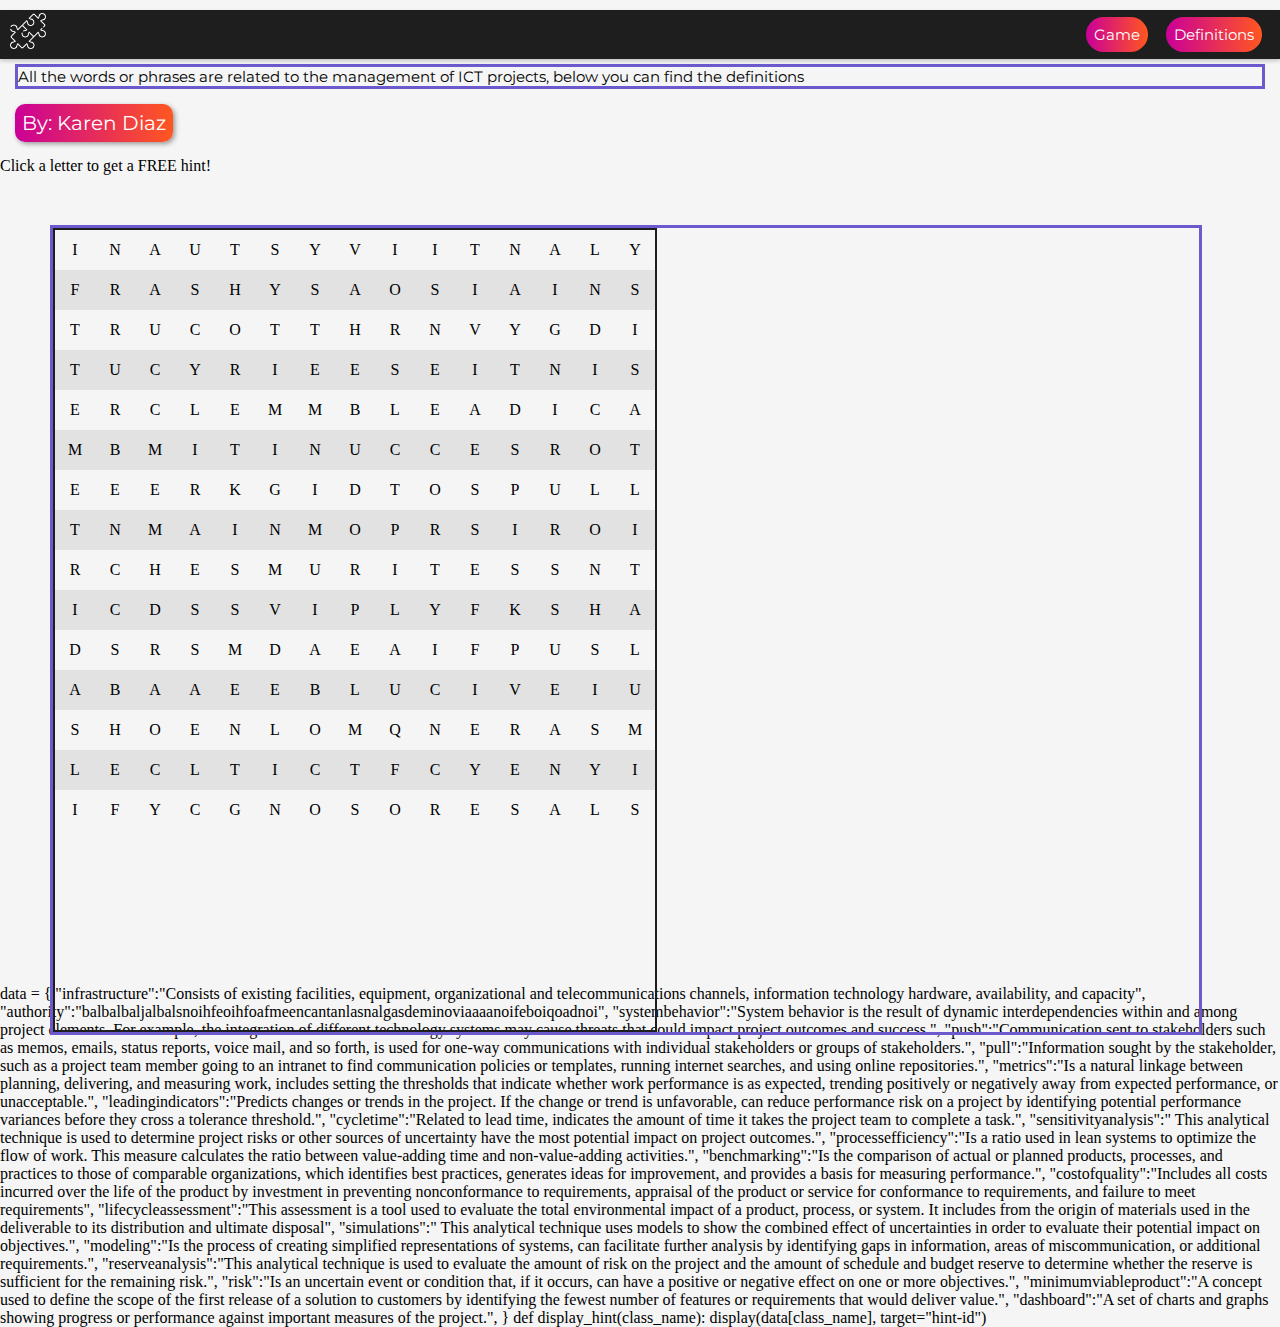
==== commit f68cd647: "styles" ====
--- a/Real_Game/index.html
+++ b/Real_Game/index.html
@@ -19,8 +19,8 @@
         <img class="logo" src="./multimedia/rompecabezas(1).png" alt="">
         <nav>
             <ul>
-                <li class="game">Game </li>
-                <li class="definitions">Definitions </li>
+                <li><a  class="game" href="#game">Game</a></li>
+                <li><a class="definitions" href="#definitionss">Definitions</a></li>
             </ul>
         </nav>
     </header>
@@ -29,7 +29,6 @@
     <h2 class="title"> Patchwords word seek on ICT Project Management</h2>
     <p class="description"> All the words or phrases are related to the management of ICT projects, below you can find the definitions</p>
     <button class="boton">By: Karen Diaz</button>
-
     <div id="hint-id">Click a letter to get a FREE hint!</div>
 
     <div class="table-container">
--- a/Real_Game/css/styles.css
+++ b/Real_Game/css/styles.css
@@ -12,14 +12,18 @@
     background-color:  #f5f5f5  ;
 }
 header{
+    position: relative;
+    display: block;
     box-shadow: 0 2px 4px 0 rgba(0,0,0,0.2);
     background-color: #1e1e1e;
     width: 100%;
     position: fixed;
     z-index: 100;
+    box-sizing: border-box;
 }
 nav{
     float: right;
+    display: block;
 
 }
 
@@ -66,31 +70,28 @@
 
 .title{
 
-    position: absolute;
-    left: 10%;
-    right: 60%;
+    display: flex;
     font-size: 33px;
     text-align: center;
-    top: 40%;
-    font-family: 'Josefin Sans', sans-serif;
+    font-family: 'Josefin Sans', sans-serif;
+    align-items: center;
+    border: 3px solid slateblue;
+    margin: 10px;
 }
 
 .description{
-    position: absolute;
-    left: 6%;
-    right: 57%;
+    display: flex;
     text-align:center;
     font-size: 15px;
-    top: 56%;
-    font-family: 'Montserrat', sans-serif;
+    font-family: 'Montserrat', sans-serif;
+    border: 3px solid slateblue;
+    margin: 15px;
 }
 
 .boton{
-    position: absolute;
-    left: 18%;
+    display: flex;
     text-align:center;
     font-size: 20px;
-    top: 70%;
     font-family: 'Montserrat', sans-serif;
     border-radius: 10px;
     border: none;
@@ -98,20 +99,42 @@
     color: #ffff;
     background: linear-gradient(90deg, rgba(203,0,151,1) 0%, rgba(255,87,32,1) 100%);
     box-shadow: 2px 2px 5px #999;
-
-
-}
-
+    align-self: center;
+    margin: 15px;
+
+
+}
+
+
+
+.information{
+    display: flex;
+    border: 3px solid aqua;
+    top: 50px;
+    flex-wrap: nowrap;
+    flex-direction: column;
+}
 
 table {
-    position: absolute;
-    top: 10%;
-    left: calc(70% - 300px);
+    display: flex;
     border: 2px solid  #1e1e1e ;
     text-align: center;
     border-collapse: collapse;
-    justify-content: center;
+
+
  }
+
+.table-container{
+    position:relative;
+    display:flex;
+    width: 90vw;
+    height: 90vh;
+    border: 3px solid slateblue;
+    top: 50px;
+    left: 50px;
+
+}
+
 
 
 
@@ -125,8 +148,7 @@
     background-color:  #e2e2e2 ;
 }
 
-
- .default td {
+.default td {
     width: 40px; /*Aquí va el ancho de la Celda*/
     height: 40px ; /*Aquí el Alto*/
 }
@@ -213,13 +235,4 @@
 }
 
 
-#hint-id{
-    position: absolute;
-    border: 2px solid black;
-    height: 200px;
-    width: 300px;
-    top:100px;
-}
-
-
-
+
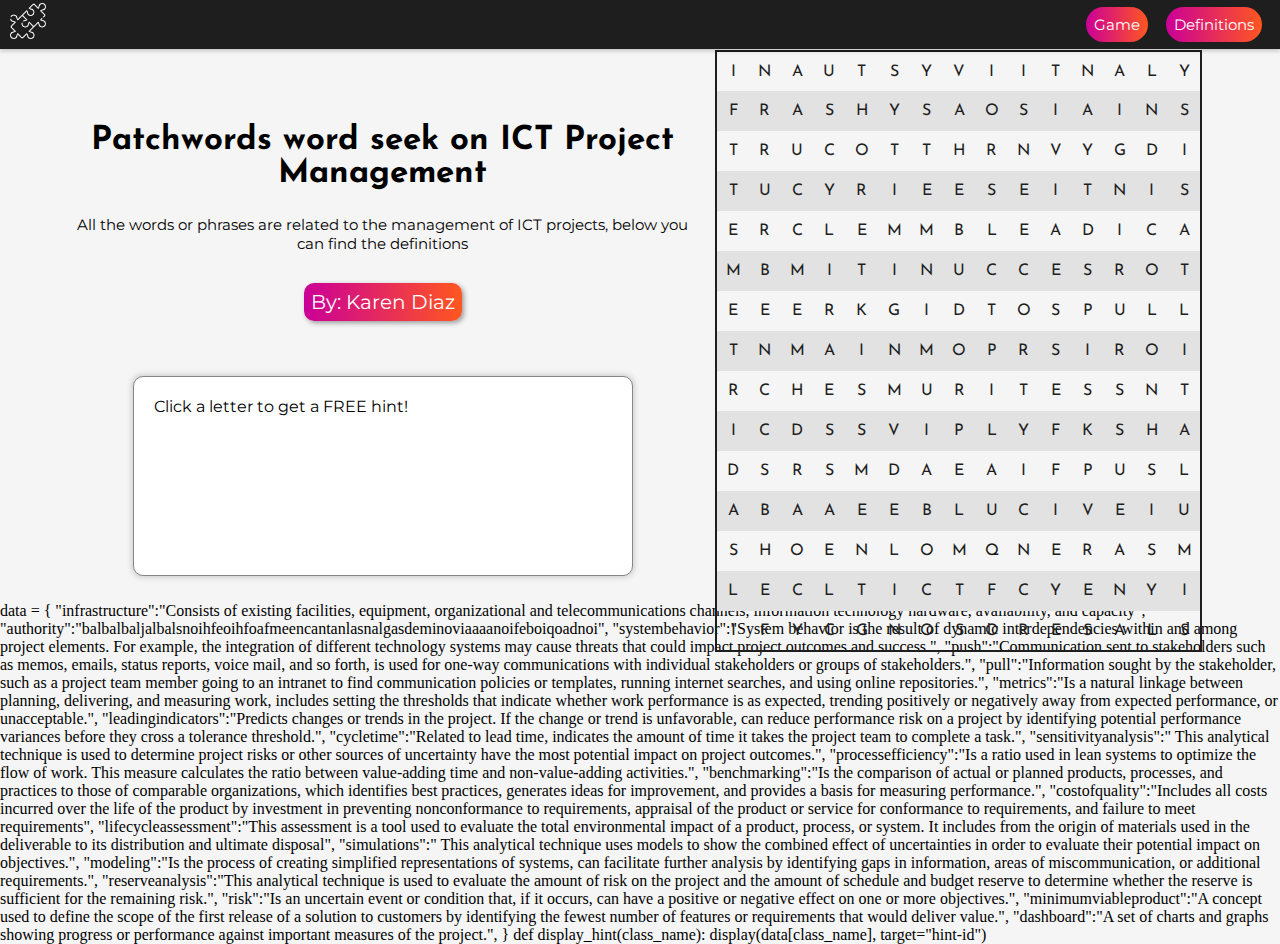
==== commit da1d6527: "styles: responsive desing" ====
--- a/Real_Game/index.html
+++ b/Real_Game/index.html
@@ -24,18 +24,18 @@
             </ul>
         </nav>
     </header>
-
-
+<div class="table-container">
+    <div class="information">
     <h2 class="title"> Patchwords word seek on ICT Project Management</h2>
     <p class="description"> All the words or phrases are related to the management of ICT projects, below you can find the definitions</p>
     <button class="boton">By: Karen Diaz</button>
-    <div id="hint-id">Click a letter to get a FREE hint!</div>
-
-    <div class="table-container">
+    <div class="description4" id="hint-id">Click a letter to get a FREE hint!</div>
+    </div>
+
     <table class="default">
         <tr>
-            <td id="infrastructure-1" py-click="display_hint('infrastructure')"> I </td>
-            <td id="infrastructure-2" py-click="display_hint('infrastructure')"> N </td>
+            <td id="infrastructure-1" py-click=" display_hint('infrastructure')"> I </td>
+            <td id="infrastructure-2" py-click=" display_hint('infrastructure')"> N </td>
             <td id="authority-1" py-click="display_hint('authority')"> A </td>
             <td id="authority-2" py-click="display_hint('authority')">  U </td>
             <td id="authority-3" py-click="display_hint('authority')">  T </td>
@@ -52,10 +52,10 @@
         </tr>
 
         <tr>
-            <td id="infrastructure-3" py-click="display_hint('infrastructure')">   F  </td>
-            <td id="infrastructure-4" py-click="display_hint('infrastructure')">   R  </td>
-            <td id="infrastructure-5" py-click="display_hint('infrastructure')">   A  </td>
-            <td id="infrastructure-6" py-click="display_hint('infrastructure')">   S  </td>
+            <td id="infrastructure-3" py-click=" display_hint('infrastructure', 'red')">   F  </td>
+            <td id="infrastructure-4" py-click=" display_hint('infrastructure', 'red')">   R  </td>
+            <td id="infrastructure-5" py-click=" display_hint('infrastructure', 'red')">   A  </td>
+            <td id="infrastructure-6" py-click=" display_hint('infrastructure', 'red')">   S  </td>
             <td id="authority-4" py-click="display_hint('authority')">  H </td>
             <td id="authority-5" py-click="display_hint('authority')">  Y </td>
             <td id="systembehavior-5" py-click="display_hint('systembehavior')">   S  </td>
@@ -69,10 +69,10 @@
             <td id="sensitivityanalysis-10" py-click="display_hint('sensitivityanalysis')">   S  </td>
         </tr>
         <tr>
-            <td id="infrastructure-7" py-click="display_hint('infrastructure')">   T  </td>
-            <td id="infrastructure-8" py-click="display_hint('infrastructure')">   R  </td>
-            <td id="infrastructure-9" py-click="display_hint('infrastructure')">   U  </td>
-            <td id="infrastructure-10" py-click="display_hint('infrastructure')">   C  </td>
+            <td id="infrastructure-7" py-click=" display_hint('infrastructure', 'red')">   T  </td>
+            <td id="infrastructure-8" py-click=" display_hint('infrastructure', 'red')">   R  </td>
+            <td id="infrastructure-9" py-click=" display_hint('infrastructure', 'red')">   U  </td>
+            <td id="infrastructure-10" py-click=" display_hint('infrastructure', 'red')">   C  </td>
             <td id="authority-6" py-click="display_hint('authority')"> O </td>
             <td id="authority-7" py-click="display_hint('authority')"> T </td>
             <td id="systembehavior-8" py-click="display_hint('systembehavior')">   T  </td>
@@ -86,8 +86,8 @@
             <td id="sensitivityanalysis-14" py-click="display_hint('sensitivityanalysis')">   I  </td>
         </tr>
         <tr>
-            <td id="infrastructure-11" py-click="display_hint('infrastructure')">   T  </td>
-            <td id="infrastructure-12" py-click="display_hint('infrastructure')">   U  </td>
+            <td id="infrastructure-11" py-click=" display_hint('infrastructure', 'red')">   T  </td>
+            <td id="infrastructure-12" py-click=" display_hint('infrastructure', 'red')">   U  </td>
             <td id="cycletime-1" py-click="display_hint('cycletime')">   C  </td>
             <td id="cycletime-2" py-click="display_hint('cycletime')">   Y  </td>
             <td id="authority-8" py-click="display_hint('authority')">   R  </td>
@@ -103,8 +103,8 @@
             <td id="sensitivityanalysis-19" py-click="display_hint('sensitivityanalysis')">   S  </td>
         </tr>
         <tr>
-            <td id="infrastructure-13" py-click="display_hint('infrastructure')">   E  </td>
-            <td id="infrastructure-14" py-click="display_hint('infrastructure')">   R  </td>
+            <td id="infrastructure-13" py-click=" display_hint('infrastructure', 'red')">   E  </td>
+            <td id="infrastructure-14" py-click=" display_hint('infrastructure', 'red')">   R  </td>
             <td id="cycletime-3" py-click="display_hint('cycletime')">   C  </td>
             <td id="cycletime-4" py-click="display_hint('cycletime')">   L  </td>
             <td id="cycletime-5" py-click="display_hint('cycletime')">   E  </td>
--- a/Real_Game/css/styles.css
+++ b/Real_Game/css/styles.css
@@ -75,7 +75,6 @@
     text-align: center;
     font-family: 'Josefin Sans', sans-serif;
     align-items: center;
-    border: 3px solid slateblue;
     margin: 10px;
 }
 
@@ -84,7 +83,6 @@
     text-align:center;
     font-size: 15px;
     font-family: 'Montserrat', sans-serif;
-    border: 3px solid slateblue;
     margin: 15px;
 }
 
@@ -105,18 +103,35 @@
 
 }
 
+.description4{
+    padding:20px;
+    text-align: justify;
+    border: 0.5px solid #868686;
+    margin: 12px;
+    background-color: white;
+    border-radius: 10px;
+    -webkit-box-shadow: 0 0 5px 2px lightgrey;
+    -moz-box-shadow: 0 0 5px 2px lightgrey;
+    box-shadow: 0 0 5px 2px lightgrey;
+    height: 200px;
+    width: 500px;
+    font-family: 'Montserrat', sans-serif; 
+    margin-top: 40px;
+}
+
 
 
 .information{
     display: flex;
-    border: 3px solid aqua;
     top: 50px;
     flex-wrap: nowrap;
     flex-direction: column;
+    justify-content: center;
+    align-items: center;
+    text-align: justify;
 }
 
 table {
-    display: flex;
     border: 2px solid  #1e1e1e ;
     text-align: center;
     border-collapse: collapse;
@@ -128,10 +143,10 @@
     position:relative;
     display:flex;
     width: 90vw;
-    height: 90vh;
-    border: 3px solid slateblue;
     top: 50px;
     left: 50px;
+    flex-direction: column;
+    
 
 }
 
@@ -141,6 +156,10 @@
  tr, td {
     height: 15px;
     width: 10px;
+    text-decoration: none;
+    font-family: 'Josefin Sans', sans-serif;
+    color: #1e1e1e;
+    font-weight: 2px;
 
  }
 
@@ -235,4 +254,17 @@
 }
 
 
-
+@media (min-width: 992px) {
+.table-container{
+display: flex;
+flex-direction: row;
+}
+
+}
+
+td:hover {
+    background-color:  #1e1e1e;
+    color: #f5f5f5;
+
+ }
+
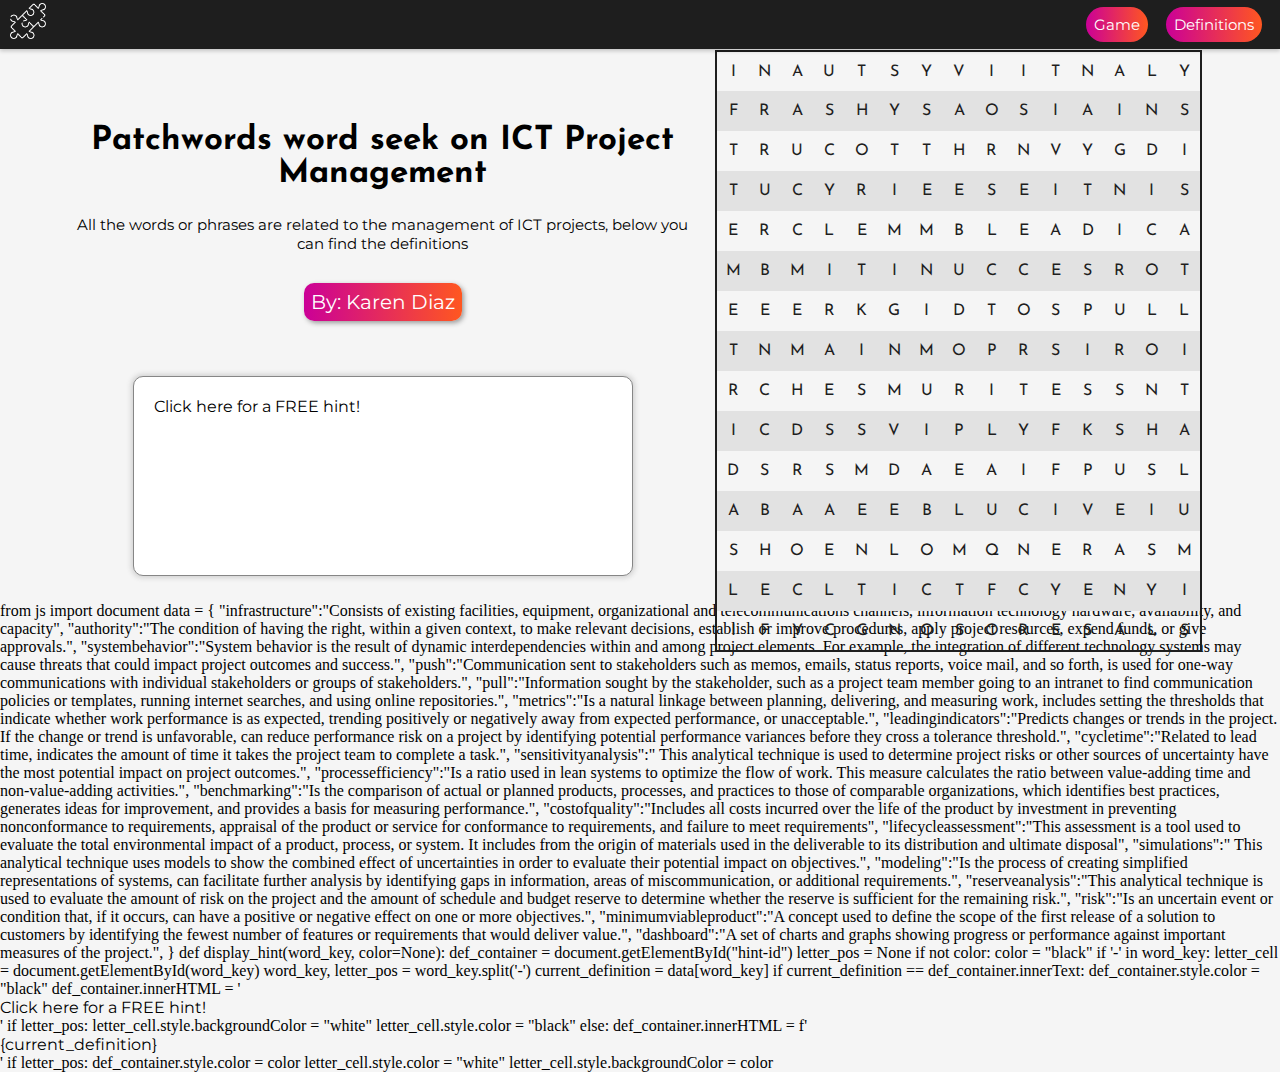
==== commit 3a89a663: "detalles finales" ====
--- a/Real_Game/index.html
+++ b/Real_Game/index.html
@@ -29,7 +29,7 @@
     <h2 class="title"> Patchwords word seek on ICT Project Management</h2>
     <p class="description"> All the words or phrases are related to the management of ICT projects, below you can find the definitions</p>
     <button class="boton">By: Karen Diaz</button>
-    <div class="description4" id="hint-id">Click a letter to get a FREE hint!</div>
+    <div class="description4" id="hint-id"> <p class="description5">Click here for a FREE hint!</p></div>
     </div>
 
     <table class="default">
@@ -298,9 +298,11 @@
 
     <py-script>
 
+        from js import document
+
         data = {
             "infrastructure":"Consists of existing facilities, equipment, organizational and telecommunications channels, information technology hardware, availability, and capacity",
-            "authority":"balbalbaljalbalsnoihfeoihfoafmeencantanlasnalgasdeminoviaaaanoifeboiqoadnoi",
+            "authority":"The condition of having the right, within a given context, to make relevant decisions, establish or improve procedures, apply project resources, expend funds, or give approvals.",
             "systembehavior":"System behavior is the result of dynamic interdependencies within and among project elements. For example, the integration of different technology systems may cause threats that could impact project outcomes and success.",
             "push":"Communication sent to stakeholders such as memos, emails, status reports, voice mail, and so forth, is used for one-way communications with individual stakeholders or groups of stakeholders.",
             "pull":"Information sought by the stakeholder, such as a project team member going to an intranet to find communication policies or templates, running internet searches, and using online repositories.",
@@ -322,9 +324,37 @@
         
         }
 
-
-        def display_hint(class_name):
-          display(data[class_name], target="hint-id")
+        def display_hint(word_key, color=None):
+
+            def_container = document.getElementById("hint-id")
+
+            letter_pos = None
+
+            if not color:
+                color = "black"
+            
+            if '-' in word_key:
+                letter_cell = document.getElementById(word_key)
+                word_key, letter_pos = word_key.split('-')
+                
+
+            current_definition = data[word_key]
+
+
+            if current_definition == def_container.innerText:
+                def_container.style.color = "black"
+                def_container.innerHTML = '<p class="description5">Click here for a FREE hint!</p>'
+                if letter_pos:
+                    letter_cell.style.backgroundColor = "white"
+                    letter_cell.style.color = "black"
+            else:
+                def_container.innerHTML = f'<p class="description5">{current_definition}</p>'
+                if letter_pos:
+                    def_container.style.color = color
+                    letter_cell.style.color = "white"
+                    letter_cell.style.backgroundColor = color
+
+
     </py-script>
 
 </body>
--- a/Real_Game/css/styles.css
+++ b/Real_Game/css/styles.css
@@ -117,8 +117,16 @@
     width: 500px;
     font-family: 'Montserrat', sans-serif; 
     margin-top: 40px;
-}
-
+    align-items: flex-start;
+}
+
+.description5{
+    font-family: 'Montserrat', sans-serif; 
+}
+
+b{
+
+}
 
 
 .information{
@@ -132,9 +140,12 @@
 }
 
 table {
+    position: relative;
     border: 2px solid  #1e1e1e ;
     text-align: center;
     border-collapse: collapse;
+
+
 
 
  }
@@ -154,7 +165,7 @@
 
 
  tr, td {
-    height: 15px;
+    height: 10px;
     width: 10px;
     text-decoration: none;
     font-family: 'Josefin Sans', sans-serif;
@@ -263,7 +274,7 @@
 }
 
 td:hover {
-    background-color:  #1e1e1e;
+    background: linear-gradient(90deg, rgba(203,0,151,1) 0%, rgba(255,87,32,1) 100%);
     color: #f5f5f5;
 
  }
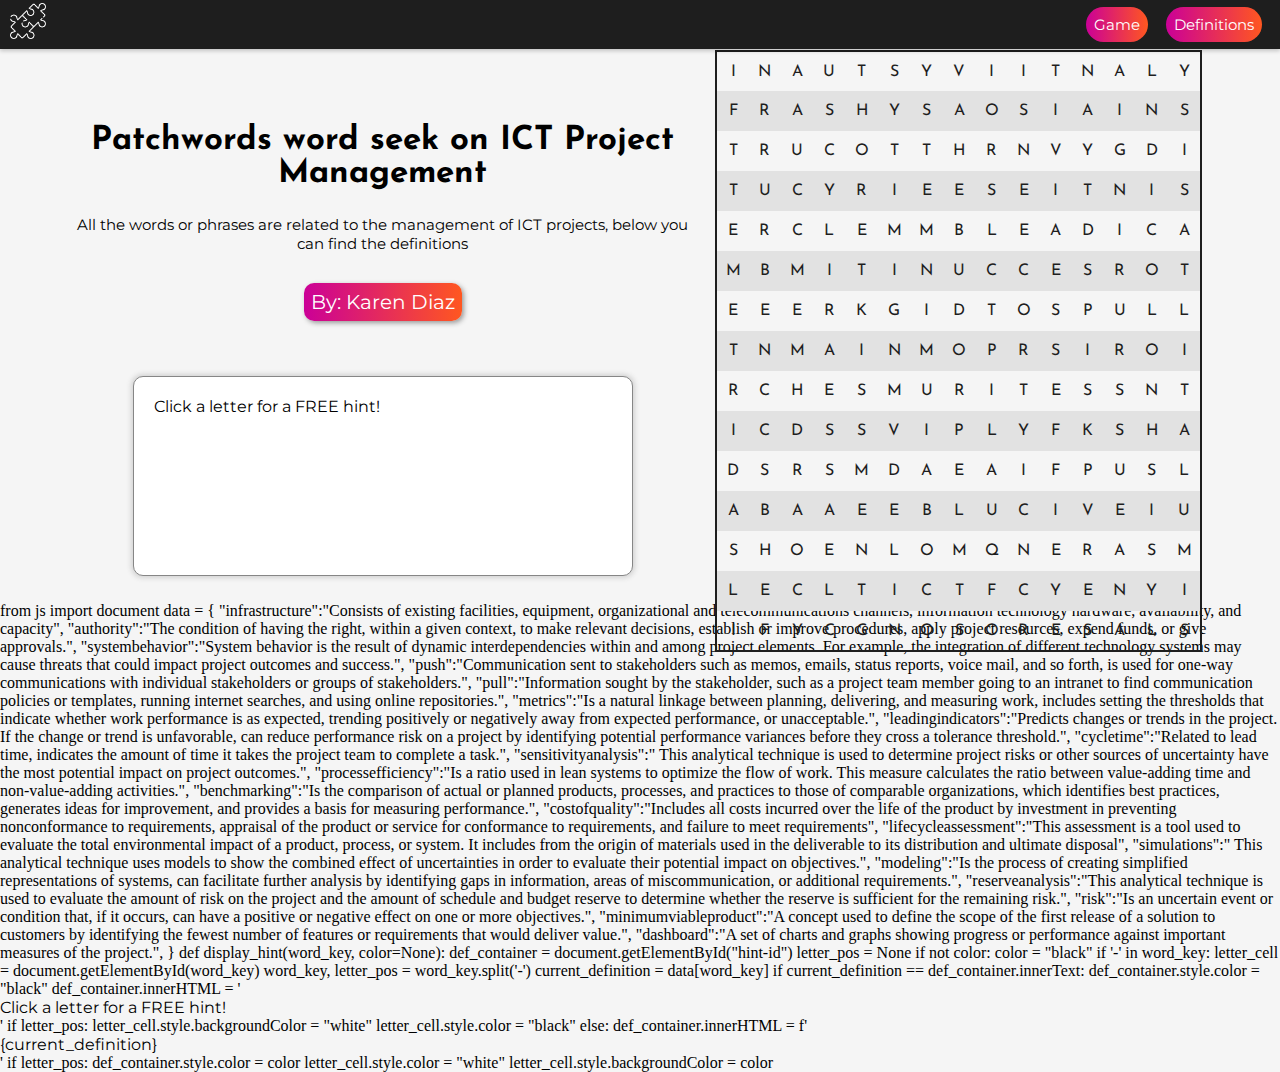
==== commit 9f65f866: "fix(def): def container instructions" ====
--- a/Real_Game/index.html
+++ b/Real_Game/index.html
@@ -29,7 +29,7 @@
     <h2 class="title"> Patchwords word seek on ICT Project Management</h2>
     <p class="description"> All the words or phrases are related to the management of ICT projects, below you can find the definitions</p>
     <button class="boton">By: Karen Diaz</button>
-    <div class="description4" id="hint-id"> <p class="description5">Click here for a FREE hint!</p></div>
+    <div class="description4" id="hint-id"> <p class="description5">Click a letter for a FREE hint!</p></div>
     </div>
 
     <table class="default">
@@ -343,7 +343,7 @@
 
             if current_definition == def_container.innerText:
                 def_container.style.color = "black"
-                def_container.innerHTML = '<p class="description5">Click here for a FREE hint!</p>'
+                def_container.innerHTML = '<p class="description5">Click a letter for a FREE hint!</p>'
                 if letter_pos:
                     letter_cell.style.backgroundColor = "white"
                     letter_cell.style.color = "black"
